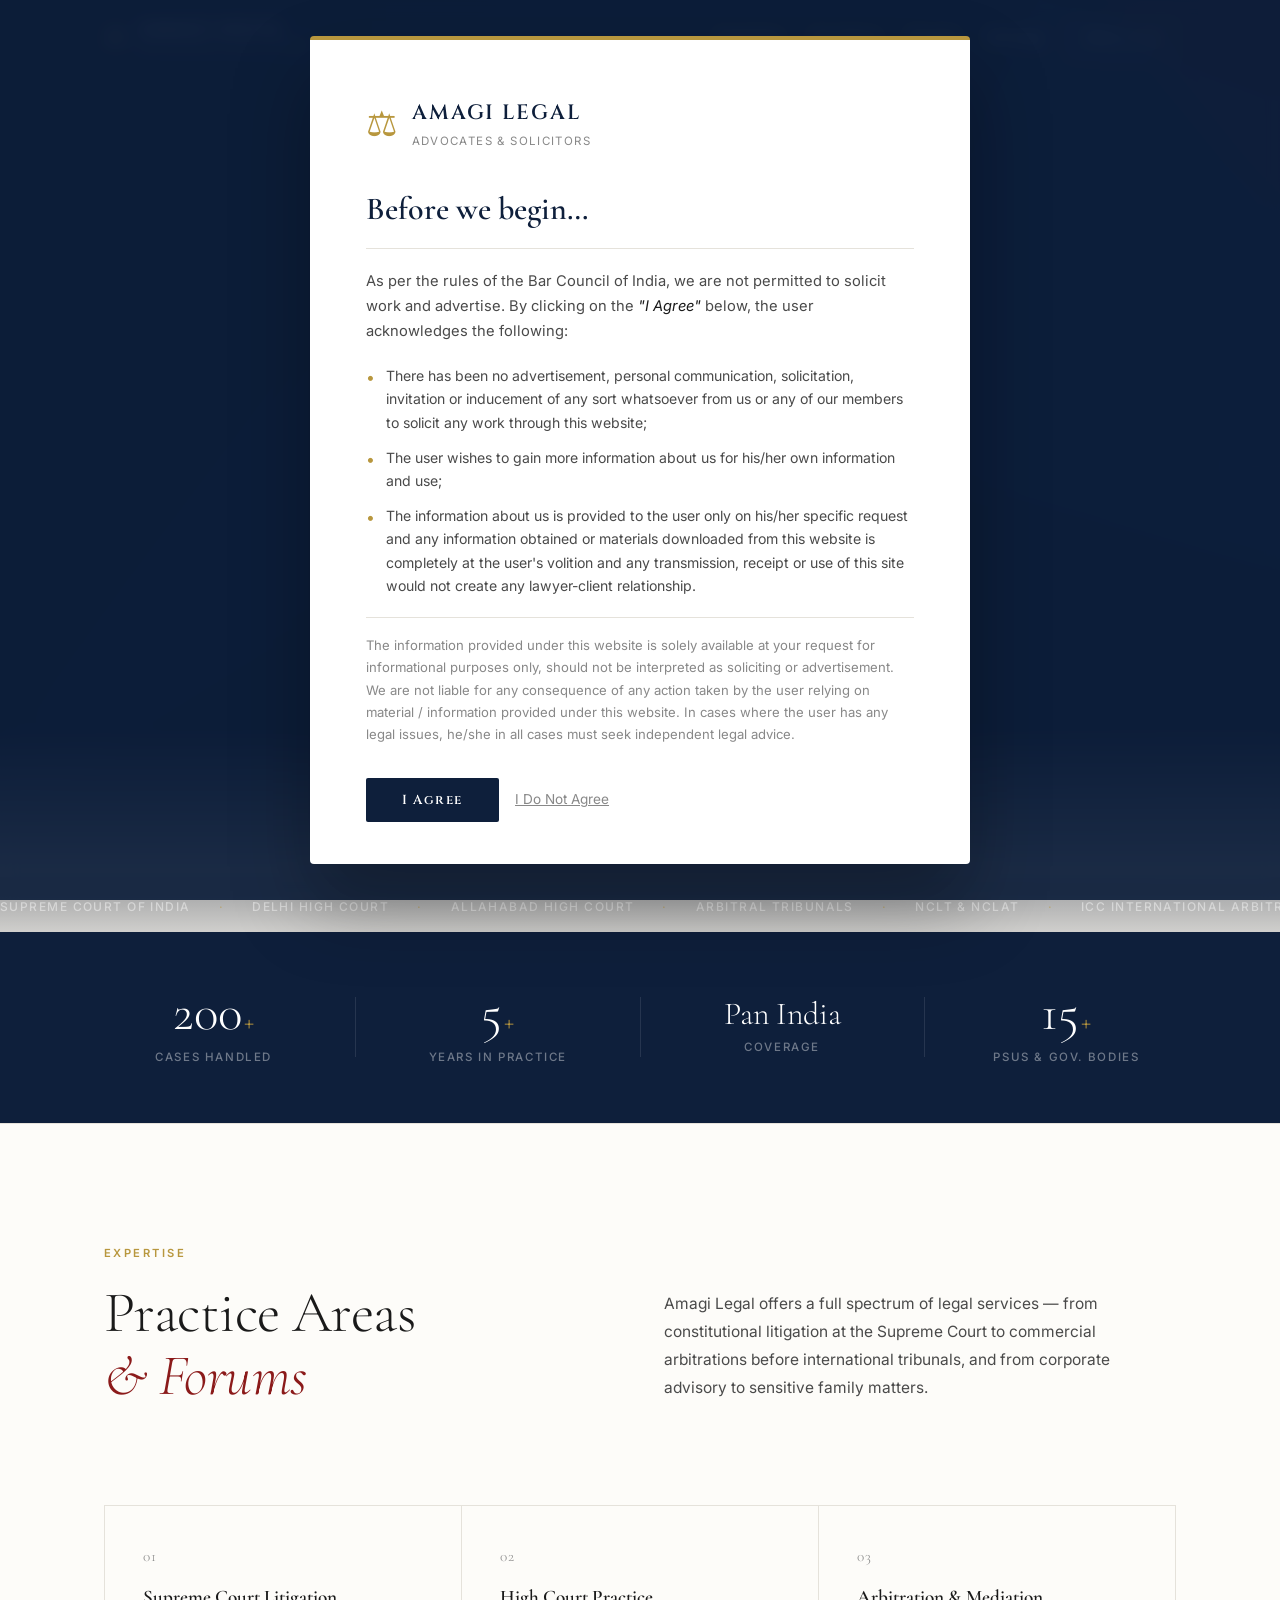
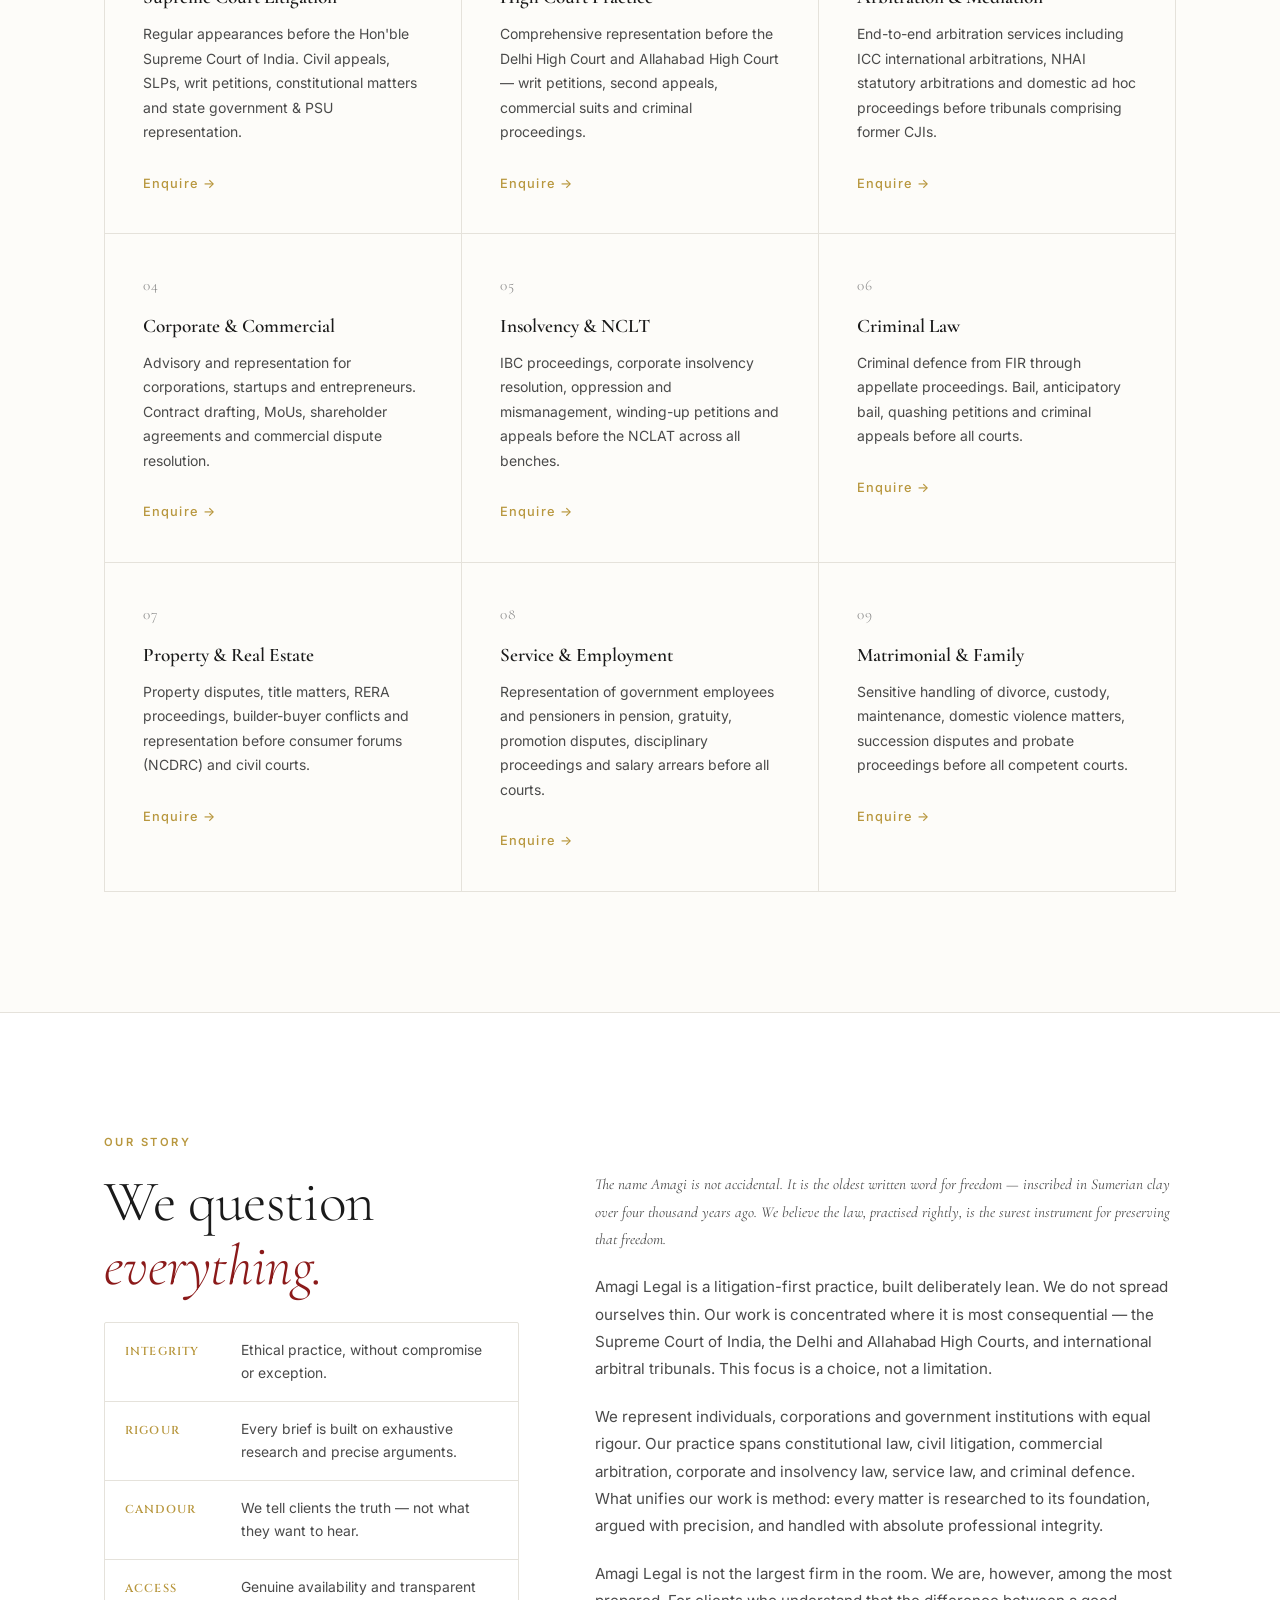
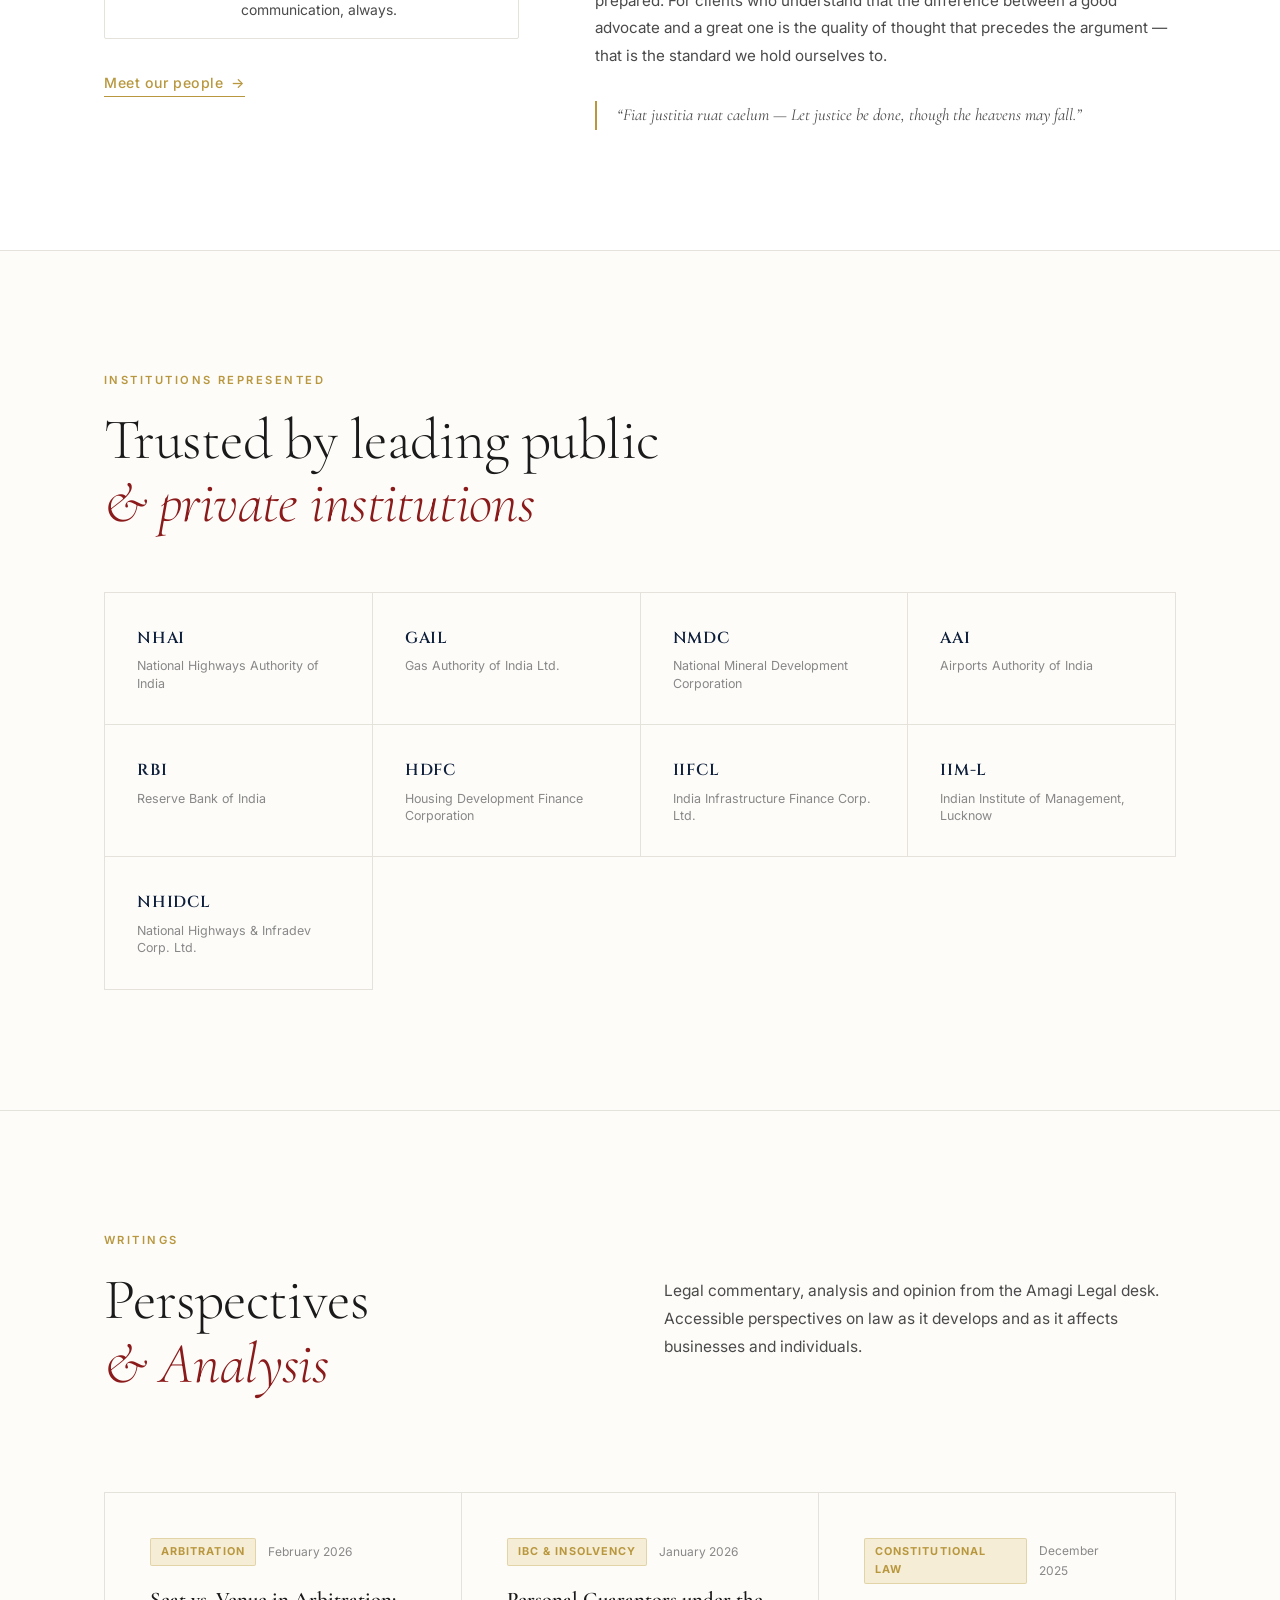
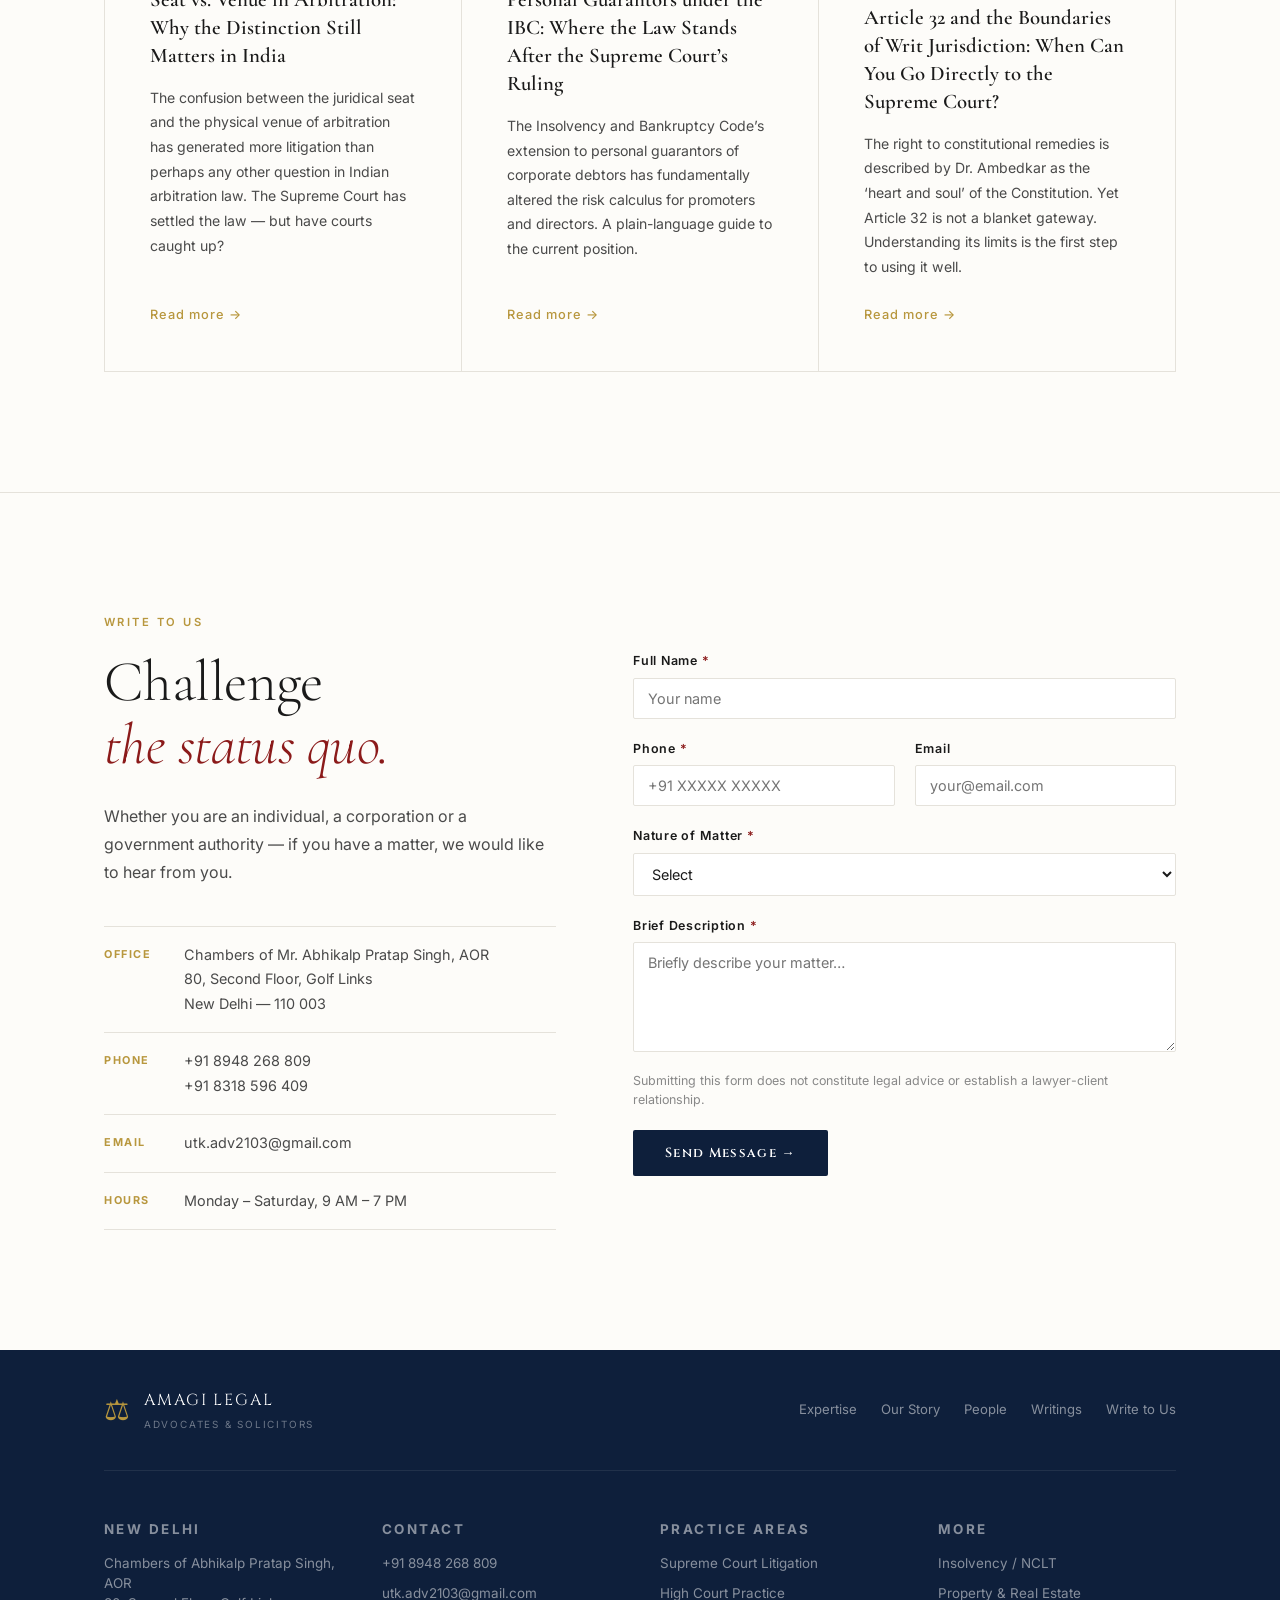
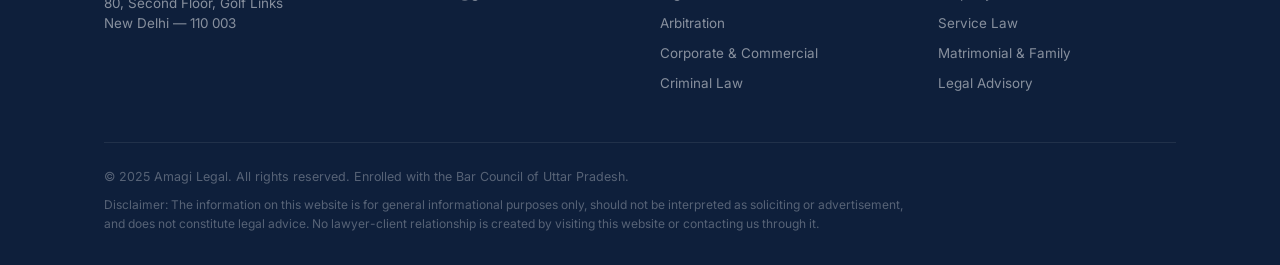
==== index.html @ c4b1fd0f "Add files via upload" ====
<!DOCTYPE html>
<html lang="en">
<head>
  <meta charset="UTF-8" />
  <meta name="viewport" content="width=device-width, initial-scale=1.0" />

  <title>Amagi Legal | Advocates & Solicitors | Supreme Court of India</title>
  <meta name="description" content="Amagi Legal — Advocates practising before the Supreme Court of India, Delhi High Court and Allahabad High Court. Civil, criminal, corporate, arbitration and constitutional matters." />
  <meta name="keywords" content="Supreme Court advocate, Delhi High Court lawyer, Allahabad High Court advocate, arbitration lawyer India, corporate counsel, NCLT advocate, IBC insolvency, Amagi Legal, Utkarsh Kumar advocate" />
  <meta name="author" content="Utkarsh Kumar, Advocate" />
  <link rel="canonical" href="https://amagallegal.in/" />

  <!-- Open Graph -->
  <meta property="og:type"        content="website" />
  <meta property="og:url"         content="https://amagallegal.in/" />
  <meta property="og:title"       content="Amagi Legal | Advocates & Solicitors" />
  <meta property="og:description" content="Practising before the Supreme Court of India, Delhi HC and Allahabad HC. Civil, criminal, corporate and arbitration matters." />
  <meta property="og:image"       content="https://amagallegal.in/og-image.jpg" />
  <meta property="og:locale"      content="en_IN" />

  <!-- Structured Data -->
  <script type="application/ld+json">
  {
    "@context": "https://schema.org",
    "@type": "LegalService",
    "name": "Amagi Legal",
    "description": "Full-service law firm led by Advocate Utkarsh Kumar practising before the Supreme Court of India, Delhi High Court and Allahabad High Court.",
    "url": "https://amagallegal.in",
    "telephone": "+918948268809",
    "email": "utk.adv2103@gmail.com",
    "address": {
      "@type": "PostalAddress",
      "streetAddress": "Building No. 80, Second Floor, Golf Links",
      "addressLocality": "New Delhi",
      "addressRegion": "Delhi",
      "postalCode": "110003",
      "addressCountry": "IN"
    },
    "founder": {
      "@type": "Person",
      "name": "Utkarsh Kumar",
      "jobTitle": "Advocate",
      "alumniOf": "Dr. Ram Manohar Lohiya National Law University, Lucknow"
    }
  }
  </script>

  <!-- Google Analytics placeholder -->
  <script async src="https://www.googletagmanager.com/gtag/js?id=G-XXXXXXXXXX"></script>
  <script>
    window.dataLayer = window.dataLayer || [];
    function gtag(){dataLayer.push(arguments);}
    gtag('js', new Date());
    gtag('config', 'G-XXXXXXXXXX');
  </script>

  <!-- Fonts -->
  <link rel="preconnect" href="https://fonts.googleapis.com">
  <link rel="preconnect" href="https://fonts.gstatic.com" crossorigin>
  <link href="https://fonts.googleapis.com/css2?family=Cormorant+Garamond:ital,wght@0,300;0,400;0,500;0,600;0,700;1,300;1,400;1,600&family=Inter:wght@300;400;500;600&family=Cinzel:wght@400;600&display=swap" rel="stylesheet">
  <link rel="stylesheet" href="styles.css" />
</head>
<body>

<!-- ================================================================
     BCI DISCLAIMER MODAL
================================================================ -->
<div class="bci-overlay" id="bciOverlay">
  <div class="bci-modal">
    <div class="bci-logo">
      <span class="bci-emblem">⚖</span>
      <div>
        <span class="bci-firm-name">AMAGI LEGAL</span>
        <span class="bci-firm-sub">Advocates &amp; Solicitors</span>
      </div>
    </div>
    <h2 class="bci-heading">Before we begin&hellip;</h2>
    <div class="bci-rule"></div>
    <p class="bci-intro">
      As per the rules of the Bar Council of India, we are not permitted to solicit 
      work and advertise. By clicking on the <em>"I Agree"</em> below, the user acknowledges 
      the following:
    </p>
    <ul class="bci-list">
      <li>There has been no advertisement, personal communication, solicitation, invitation or inducement of any sort whatsoever from us or any of our members to solicit any work through this website;</li>
      <li>The user wishes to gain more information about us for his/her own information and use;</li>
      <li>The information about us is provided to the user only on his/her specific request and any information obtained or materials downloaded from this website is completely at the user's volition and any transmission, receipt or use of this site would not create any lawyer-client relationship.</li>
    </ul>
    <p class="bci-footer-text">
      The information provided under this website is solely available at your request for informational 
      purposes only, should not be interpreted as soliciting or advertisement. We are not liable for any 
      consequence of any action taken by the user relying on material / information provided under this 
      website. In cases where the user has any legal issues, he/she in all cases must seek independent 
      legal advice.
    </p>
    <div class="bci-actions">
      <button class="bci-agree" id="bciAgree">I Agree</button>
      <a href="https://www.google.com" class="bci-decline" id="bciDecline">I Do Not Agree</a>
    </div>
  </div>
</div>

<!-- ================================================================
     NAVIGATION
================================================================ -->
<header class="site-header" id="siteHeader">
  <nav class="nav-wrap">
    <a href="#home" class="nav-brand">
      <span class="nav-emblem">⚖</span>
      <div class="nav-brand-text">
        <span class="nav-firm">AMAGI LEGAL</span>
        <span class="nav-sub">Advocates &amp; Solicitors</span>
      </div>
    </a>

    <ul class="nav-links" id="navLinks">
      <li><a href="#expertise" class="nl">Expertise</a></li>
      <li><a href="#about"     class="nl">Our Story</a></li>
      <li><a href="about.html" class="nl">People</a></li>
      <li><a href="#blog"      class="nl">Writings</a></li>
      <li><a href="#contact"   class="nl nl-cta">Write to Us</a></li>
    </ul>

    <button class="nav-burger" id="navBurger" aria-label="Open menu">
      <span></span><span></span><span></span>
    </button>
  </nav>
</header>

<!-- ================================================================
     HERO
================================================================ -->
<section class="hero" id="home">

  <!-- Abstract geometric art — no photography -->
  <div class="hero-canvas" aria-hidden="true">
    <svg class="hero-svg" viewBox="0 0 1200 700" preserveAspectRatio="xMidYMid slice" xmlns="http://www.w3.org/2000/svg">
      <!-- Deep navy ground -->
      <rect width="1200" height="700" fill="#0b1a33"/>
      <!-- Shifting planes -->
      <polygon points="0,700 420,180 680,420 900,0 1200,120 1200,700" fill="#0e2147" opacity="0.95"/>
      <polygon points="0,700 600,300 1200,460 1200,700" fill="#0a1629" opacity="0.8"/>
      <!-- Gold filament lines — scales of justice abstracted -->
      <line x1="580" y1="80" x2="580" y2="580" stroke="#b8973e" stroke-width="1" opacity="0.55"/>
      <line x1="580" y1="200" x2="340" y2="400" stroke="#b8973e" stroke-width="0.8" opacity="0.45"/>
      <line x1="580" y1="200" x2="820" y2="400" stroke="#b8973e" stroke-width="0.8" opacity="0.45"/>
      <circle cx="580" cy="200" r="5" fill="#b8973e" opacity="0.7"/>
      <circle cx="340" cy="400" r="28" fill="none" stroke="#b8973e" stroke-width="0.8" opacity="0.35"/>
      <circle cx="820" cy="400" r="28" fill="none" stroke="#b8973e" stroke-width="0.8" opacity="0.35"/>
      <!-- Concentric arcs — resolve &amp; clarity -->
      <circle cx="580" cy="200" r="90"  fill="none" stroke="#b8973e" stroke-width="0.5" opacity="0.18"/>
      <circle cx="580" cy="200" r="160" fill="none" stroke="#b8973e" stroke-width="0.5" opacity="0.12"/>
      <circle cx="580" cy="200" r="240" fill="none" stroke="#b8973e" stroke-width="0.5" opacity="0.08"/>
      <!-- Fine grid — the rule of law -->
      <line x1="0" y1="350" x2="1200" y2="350" stroke="#ffffff" stroke-width="0.3" opacity="0.06"/>
      <line x1="200" y1="0" x2="200" y2="700" stroke="#ffffff" stroke-width="0.3" opacity="0.04"/>
      <line x1="500" y1="0" x2="500" y2="700" stroke="#ffffff" stroke-width="0.3" opacity="0.04"/>
      <line x1="800" y1="0" x2="800" y2="700" stroke="#ffffff" stroke-width="0.3" opacity="0.04"/>
      <line x1="1100" y1="0" x2="1100" y2="700" stroke="#ffffff" stroke-width="0.3" opacity="0.04"/>
      <!-- Crimson accent shard -->
      <polygon points="950,0 1200,0 1200,280 1050,120" fill="#6b0f0f" opacity="0.22"/>
      <!-- Gradient veil for text legibility -->
      <defs>
        <linearGradient id="veil" x1="0" x2="1" y1="0" y2="0">
          <stop offset="0%"  stop-color="#060e1e" stop-opacity="0.92"/>
          <stop offset="55%" stop-color="#060e1e" stop-opacity="0.55"/>
          <stop offset="100%" stop-color="#060e1e" stop-opacity="0.1"/>
        </linearGradient>
      </defs>
      <rect width="1200" height="700" fill="url(#veil)"/>
    </svg>
  </div>

  <div class="hero-inner container">
    <p class="hero-eyebrow">
      <span>Supreme Court of India</span>
      <span class="eyebrow-dot">·</span>
      <span>Delhi High Court</span>
      <span class="eyebrow-dot">·</span>
      <span>Allahabad High Court</span>
    </p>
    <h1 class="hero-headline">
      Precision where<br/>
      <em>it matters most.</em>
    </h1>
    <p class="hero-body">
      <em>Amagi</em> — drawn from the ancient Sumerian word for <em>freedom</em>, 
      the first written record of liberty in human history. We named ourselves after 
      that idea deliberately. Law, at its finest, is the instrument through which 
      freedom is defined, defended and delivered. That is the only standard we work to.
    </p>
    <p class="hero-body hero-body--sub">
      A lean, research-driven practice before India's apex court, high courts and 
      international arbitral tribunals — built for those who refuse to accept anything 
      less than rigorous, principled representation.
    </p>
    <div class="hero-links">
      <a href="#expertise" class="link-arrow">Our expertise <span>→</span></a>
      <a href="#about"     class="link-arrow">Our approach <span>→</span></a>
      <a href="#contact"   class="link-arrow">Write to us <span>→</span></a>
    </div>
  </div>

  <!-- Scrolling courts strip -->
  <div class="ticker-wrap">
    <div class="ticker-track" id="tickerTrack">
      <span>Supreme Court of India</span><span class="tdot">·</span>
      <span>Delhi High Court</span><span class="tdot">·</span>
      <span>Allahabad High Court</span><span class="tdot">·</span>
      <span>Arbitral Tribunals</span><span class="tdot">·</span>
      <span>NCLT &amp; NCLAT</span><span class="tdot">·</span>
      <span>ICC International Arbitration</span><span class="tdot">·</span>
      <span>Consumer Forums</span><span class="tdot">·</span>
      <span>RERA Authorities</span><span class="tdot">·</span>
      <span>Commercial Courts</span><span class="tdot">·</span>
      <span>District Courts</span><span class="tdot">·</span>
      <!-- duplicate for seamless loop -->
      <span>Supreme Court of India</span><span class="tdot">·</span>
      <span>Delhi High Court</span><span class="tdot">·</span>
      <span>Allahabad High Court</span><span class="tdot">·</span>
      <span>Arbitral Tribunals</span><span class="tdot">·</span>
      <span>NCLT &amp; NCLAT</span><span class="tdot">·</span>
      <span>ICC International Arbitration</span><span class="tdot">·</span>
    </div>
  </div>
</section>

<!-- ================================================================
     METRICS
================================================================ -->
<section class="metrics-bar" id="metrics">
  <div class="container">
    <div class="metrics-inner">
      <div class="m-item">
        <div class="m-num"><span class="m-counter" data-target="200">0</span><span class="m-suf">+</span></div>
        <div class="m-label">Cases handled</div>
      </div>
      <div class="m-sep"></div>
      <div class="m-item">
        <div class="m-num"><span class="m-counter" data-target="5">0</span><span class="m-suf">+</span></div>
        <div class="m-label">Years in practice</div>
      </div>
      <div class="m-sep"></div>
      <div class="m-item">
        <div class="m-num"><span class="m-label-big">Pan India</span></div>
        <div class="m-label">Coverage</div>
      </div>
      <div class="m-sep"></div>
      <div class="m-item">
        <div class="m-num"><span class="m-counter" data-target="15">0</span><span class="m-suf">+</span></div>
        <div class="m-label">PSUs &amp; Gov. bodies</div>
      </div>
    </div>
  </div>
</section>

<!-- ================================================================
     EXPERTISE
================================================================ -->
<section class="sec expertise-sec" id="expertise">
  <div class="container">
    <div class="sec-label">Expertise</div>
    <div class="sec-top-row">
      <h2 class="sec-title">Practice Areas<br/><em>&amp; Forums</em></h2>
      <p class="sec-intro">
        Amagi Legal offers a full spectrum of legal services — from constitutional 
        litigation at the Supreme Court to commercial arbitrations before international 
        tribunals, and from corporate advisory to sensitive family matters.
      </p>
    </div>

    <div class="exp-grid">
      <div class="exp-card" data-reveal>
        <span class="exp-n">01</span>
        <h3>Supreme Court Litigation</h3>
        <p>Regular appearances before the Hon'ble Supreme Court of India. Civil appeals, SLPs, writ petitions, constitutional matters and state government &amp; PSU representation.</p>
        <a href="#contact" class="card-link">Enquire →</a>
      </div>
      <div class="exp-card" data-reveal>
        <span class="exp-n">02</span>
        <h3>High Court Practice</h3>
        <p>Comprehensive representation before the Delhi High Court and Allahabad High Court — writ petitions, second appeals, commercial suits and criminal proceedings.</p>
        <a href="#contact" class="card-link">Enquire →</a>
      </div>
      <div class="exp-card" data-reveal>
        <span class="exp-n">03</span>
        <h3>Arbitration &amp; Mediation</h3>
        <p>End-to-end arbitration services including ICC international arbitrations, NHAI statutory arbitrations and domestic ad hoc proceedings before tribunals comprising former CJIs.</p>
        <a href="#contact" class="card-link">Enquire →</a>
      </div>
      <div class="exp-card" data-reveal>
        <span class="exp-n">04</span>
        <h3>Corporate &amp; Commercial</h3>
        <p>Advisory and representation for corporations, startups and entrepreneurs. Contract drafting, MoUs, shareholder agreements and commercial dispute resolution.</p>
        <a href="#contact" class="card-link">Enquire →</a>
      </div>
      <div class="exp-card" data-reveal>
        <span class="exp-n">05</span>
        <h3>Insolvency &amp; NCLT</h3>
        <p>IBC proceedings, corporate insolvency resolution, oppression and mismanagement, winding-up petitions and appeals before the NCLAT across all benches.</p>
        <a href="#contact" class="card-link">Enquire →</a>
      </div>
      <div class="exp-card" data-reveal>
        <span class="exp-n">06</span>
        <h3>Criminal Law</h3>
        <p>Criminal defence from FIR through appellate proceedings. Bail, anticipatory bail, quashing petitions and criminal appeals before all courts.</p>
        <a href="#contact" class="card-link">Enquire →</a>
      </div>
      <div class="exp-card" data-reveal>
        <span class="exp-n">07</span>
        <h3>Property &amp; Real Estate</h3>
        <p>Property disputes, title matters, RERA proceedings, builder-buyer conflicts and representation before consumer forums (NCDRC) and civil courts.</p>
        <a href="#contact" class="card-link">Enquire →</a>
      </div>
      <div class="exp-card" data-reveal>
        <span class="exp-n">08</span>
        <h3>Service &amp; Employment</h3>
        <p>Representation of government employees and pensioners in pension, gratuity, promotion disputes, disciplinary proceedings and salary arrears before all courts.</p>
        <a href="#contact" class="card-link">Enquire →</a>
      </div>
      <div class="exp-card" data-reveal>
        <span class="exp-n">09</span>
        <h3>Matrimonial &amp; Family</h3>
        <p>Sensitive handling of divorce, custody, maintenance, domestic violence matters, succession disputes and probate proceedings before all competent courts.</p>
        <a href="#contact" class="card-link">Enquire →</a>
      </div>
    </div>
  </div>
</section>

<!-- ================================================================
     OUR STORY / ABOUT
================================================================ -->
<section class="sec about-sec" id="about">
  <div class="container">
    <div class="sec-label">Our Story</div>
    <div class="about-layout">
      <div class="about-left">
        <h2 class="sec-title">We question<br/><em>everything.</em></h2>
        <div class="about-values">
          <div class="av-item">
            <span class="av-label">Integrity</span>
            <span class="av-text">Ethical practice, without compromise or exception.</span>
          </div>
          <div class="av-item">
            <span class="av-label">Rigour</span>
            <span class="av-text">Every brief is built on exhaustive research and precise arguments.</span>
          </div>
          <div class="av-item">
            <span class="av-label">Candour</span>
            <span class="av-text">We tell clients the truth — not what they want to hear.</span>
          </div>
          <div class="av-item">
            <span class="av-label">Access</span>
            <span class="av-text">Genuine availability and transparent communication, always.</span>
          </div>
        </div>
        <a href="about.html" class="link-arrow about-cta" style="margin-top:2rem; display:inline-flex; align-items:center; gap:8px; font-size:0.88rem; font-weight:500; color:var(--gold); border-bottom:1px solid var(--gold); padding-bottom:2px;">Meet our people <span>→</span></a>
      </div>
      <div class="about-right">
        <p class="about-lede">
          The name <em>Amagi</em> is not accidental. It is the oldest written word for 
          freedom — inscribed in Sumerian clay over four thousand years ago. We believe 
          the law, practised rightly, is the surest instrument for preserving that freedom.
        </p>
        <p>
          Amagi Legal is a litigation-first practice, built deliberately lean. We do not 
          spread ourselves thin. Our work is concentrated where it is most consequential — 
          the Supreme Court of India, the Delhi and Allahabad High Courts, and international 
          arbitral tribunals. This focus is a choice, not a limitation.
        </p>
        <p>
          We represent individuals, corporations and government institutions with equal 
          rigour. Our practice spans constitutional law, civil litigation, commercial 
          arbitration, corporate and insolvency law, service law, and criminal defence. 
          What unifies our work is method: every matter is researched to its foundation, 
          argued with precision, and handled with absolute professional integrity.
        </p>
        <p>
          Amagi Legal is not the largest firm in the room. We are, however, among the 
          most prepared. For clients who understand that the difference between a good 
          advocate and a great one is the quality of thought that precedes the argument — 
          that is the standard we hold ourselves to.
        </p>
        <blockquote class="about-quote">
          &ldquo;Fiat justitia ruat caelum &mdash; Let justice be done, though the heavens may fall.&rdquo;
        </blockquote>
      </div>
    </div>
  </div>
</section>


<!-- ================================================================
     INSTITUTIONS / CLIENTS
================================================================ -->
<section class="sec clients-sec" id="clients">
  <div class="container">
    <div class="sec-label">Institutions Represented</div>
    <h2 class="sec-title clients-title">Trusted by leading public<br/><em>&amp; private institutions</em></h2>
    <div class="clients-grid">
      <div class="ci"><span class="ci-abbr">NHAI</span><span class="ci-full">National Highways Authority of India</span></div>
      <div class="ci"><span class="ci-abbr">GAIL</span><span class="ci-full">Gas Authority of India Ltd.</span></div>
      <div class="ci"><span class="ci-abbr">NMDC</span><span class="ci-full">National Mineral Development Corporation</span></div>
      <div class="ci"><span class="ci-abbr">AAI</span><span class="ci-full">Airports Authority of India</span></div>
      <div class="ci"><span class="ci-abbr">RBI</span><span class="ci-full">Reserve Bank of India</span></div>
      <div class="ci"><span class="ci-abbr">HDFC</span><span class="ci-full">Housing Development Finance Corporation</span></div>
      <div class="ci"><span class="ci-abbr">IIFCL</span><span class="ci-full">India Infrastructure Finance Corp. Ltd.</span></div>
      <div class="ci"><span class="ci-abbr">IIM-L</span><span class="ci-full">Indian Institute of Management, Lucknow</span></div>
      <div class="ci"><span class="ci-abbr">NHIDCL</span><span class="ci-full">National Highways &amp; Infradev Corp. Ltd.</span></div>
    </div>
  </div>
</section>



<!-- ================================================================
     BLOG / WRITINGS
================================================================ -->
<section class="sec blog-sec" id="blog">
  <div class="container">
    <div class="sec-label">Writings</div>
    <div class="sec-top-row">
      <h2 class="sec-title">Perspectives<br/><em>&amp; Analysis</em></h2>
      <p class="sec-intro">
        Legal commentary, analysis and opinion from the Amagi Legal desk. 
        Accessible perspectives on law as it develops and as it affects 
        businesses and individuals.
      </p>
    </div>

    <div class="blog-grid">

      <article class="blog-card" data-reveal>
        <div class="bc-meta">
          <span class="bc-tag">Arbitration</span>
          <span class="bc-date">February 2026</span>
        </div>
        <h3 class="bc-title"><a href="blog/seat-vs-venue-arbitration.html">Seat vs. Venue in Arbitration: Why the Distinction Still Matters in India</a></h3>
        <p class="bc-excerpt">The confusion between the juridical seat and the physical venue of arbitration has generated more litigation than perhaps any other question in Indian arbitration law. The Supreme Court has settled the law — but have courts caught up?</p>
        <a href="blog/seat-vs-venue-arbitration.html" class="card-link">Read more →</a>
      </article>

      <article class="blog-card" data-reveal>
        <div class="bc-meta">
          <span class="bc-tag">IBC &amp; Insolvency</span>
          <span class="bc-date">January 2026</span>
        </div>
        <h3 class="bc-title"><a href="blog/ibc-personal-guarantors.html">Personal Guarantors under the IBC: Where the Law Stands After the Supreme Court&rsquo;s Ruling</a></h3>
        <p class="bc-excerpt">The Insolvency and Bankruptcy Code&rsquo;s extension to personal guarantors of corporate debtors has fundamentally altered the risk calculus for promoters and directors. A plain-language guide to the current position.</p>
        <a href="blog/ibc-personal-guarantors.html" class="card-link">Read more →</a>
      </article>

      <article class="blog-card" data-reveal>
        <div class="bc-meta">
          <span class="bc-tag">Constitutional Law</span>
          <span class="bc-date">December 2025</span>
        </div>
        <h3 class="bc-title"><a href="blog/article-32-writ-jurisdiction.html">Article 32 and the Boundaries of Writ Jurisdiction: When Can You Go Directly to the Supreme Court?</a></h3>
        <p class="bc-excerpt">The right to constitutional remedies is described by Dr. Ambedkar as the ‘heart and soul’ of the Constitution. Yet Article 32 is not a blanket gateway. Understanding its limits is the first step to using it well.</p>
        <a href="blog/article-32-writ-jurisdiction.html" class="card-link">Read more →</a>
      </article>

    </div>
  </div>
</section>

<!-- ================================================================
     CONTACT
================================================================ -->
<section class="sec contact-sec" id="contact">
  <div class="container">
    <div class="sec-label">Write to Us</div>
    <div class="contact-layout">

      <div class="contact-left">
        <h2 class="sec-title">Challenge<br/><em>the status quo.</em></h2>
        <p class="contact-tagline">
          Whether you are an individual, a corporation or a government authority — 
          if you have a matter, we would like to hear from you.
        </p>
        <div class="contact-details">
          <div class="cd-row">
            <span class="cd-lbl">Office</span>
            <span class="cd-val">Chambers of Mr. Abhikalp Pratap Singh, AOR<br/>80, Second Floor, Golf Links<br/>New Delhi — 110 003</span>
          </div>
          <div class="cd-row">
            <span class="cd-lbl">Phone</span>
            <span class="cd-val">
              <a href="tel:+918948268809">+91 8948 268 809</a><br/>
              <a href="tel:+918318596409">+91 8318 596 409</a>
            </span>
          </div>
          <div class="cd-row">
            <span class="cd-lbl">Email</span>
            <span class="cd-val"><a href="mailto:utk.adv2103@gmail.com">utk.adv2103@gmail.com</a></span>
          </div>
          <div class="cd-row">
            <span class="cd-lbl">Hours</span>
            <span class="cd-val">Monday – Saturday, 9 AM – 7 PM</span>
          </div>
        </div>
      </div>

      <div class="contact-right">
        <form class="cf" id="contactForm">
          <div class="cf-field">
            <label for="cf-name">Full Name <span class="req">*</span></label>
            <input type="text" id="cf-name" name="name" placeholder="Your name" required />
          </div>
          <div class="cf-row">
            <div class="cf-field">
              <label for="cf-phone">Phone <span class="req">*</span></label>
              <input type="tel" id="cf-phone" name="phone" placeholder="+91 XXXXX XXXXX" required />
            </div>
            <div class="cf-field">
              <label for="cf-email">Email</label>
              <input type="email" id="cf-email" name="email" placeholder="your@email.com" />
            </div>
          </div>
          <div class="cf-field">
            <label for="cf-matter">Nature of Matter <span class="req">*</span></label>
            <select id="cf-matter" name="matter" required>
              <option value="">Select</option>
              <option>Supreme Court Litigation</option>
              <option>High Court Matter</option>
              <option>Arbitration / Mediation</option>
              <option>Corporate / Commercial</option>
              <option>Criminal Defence</option>
              <option>Property / Real Estate</option>
              <option>Service / Employment Law</option>
              <option>Matrimonial / Family</option>
              <option>IBC / Insolvency (NCLT)</option>
              <option>Legal Advisory / Opinion</option>
              <option>Other</option>
            </select>
          </div>
          <div class="cf-field">
            <label for="cf-msg">Brief Description <span class="req">*</span></label>
            <textarea id="cf-msg" name="message" rows="4" placeholder="Briefly describe your matter…" required></textarea>
          </div>
          <p class="cf-disclaimer">
            Submitting this form does not constitute legal advice or establish a lawyer-client relationship.
          </p>
          <button type="submit" class="cf-submit" id="cfSubmit">Send Message →</button>
          <p class="cf-success" id="cfSuccess" style="display:none">
            Thank you. We will respond within 24 hours.
          </p>
        </form>
      </div>

    </div>
  </div>
</section>

<!-- ================================================================
     FOOTER
================================================================ -->
<footer class="site-footer">
  <div class="container">

    <div class="ft-top">
      <div class="ft-brand">
        <span class="ft-emblem">⚖</span>
        <div>
          <span class="ft-firm">AMAGI LEGAL</span>
          <span class="ft-sub">Advocates &amp; Solicitors</span>
        </div>
      </div>
      <nav class="ft-nav">
        <a href="#expertise">Expertise</a>
        <a href="#about">Our Story</a>
        <a href="about.html">People</a>
        <a href="#blog">Writings</a>
        <a href="#contact">Write to Us</a>
      </nav>
    </div>

    <div class="ft-mid">
      <div class="ft-col">
        <span class="ft-head">New Delhi</span>
        <span>Chambers of Abhikalp Pratap Singh, AOR<br/>80, Second Floor, Golf Links<br/>New Delhi — 110 003</span>
      </div>
      <div class="ft-col">
        <span class="ft-head">Contact</span>
        <a href="tel:+918948268809">+91 8948 268 809</a>
        <a href="mailto:utk.adv2103@gmail.com">utk.adv2103@gmail.com</a>
      </div>
      <div class="ft-col">
        <span class="ft-head">Practice Areas</span>
        <a href="#expertise">Supreme Court Litigation</a>
        <a href="#expertise">High Court Practice</a>
        <a href="#expertise">Arbitration</a>
        <a href="#expertise">Corporate &amp; Commercial</a>
        <a href="#expertise">Criminal Law</a>
      </div>
      <div class="ft-col">
        <span class="ft-head">More</span>
        <a href="#expertise">Insolvency / NCLT</a>
        <a href="#expertise">Property &amp; Real Estate</a>
        <a href="#expertise">Service Law</a>
        <a href="#expertise">Matrimonial &amp; Family</a>
        <a href="#contact">Legal Advisory</a>
      </div>
    </div>

    <div class="ft-bottom">
      <p>© 2025 Amagi Legal. All rights reserved. Enrolled with the Bar Council of Uttar Pradesh.</p>
      <p class="ft-disclaimer">
        Disclaimer: The information on this website is for general informational purposes only, should not be interpreted as soliciting or advertisement, and does not constitute legal advice. No lawyer-client relationship is created by visiting this website or contacting us through it.
      </p>
    </div>

  </div>
</footer>

<!-- Floating email pill -->
<a href="mailto:utk.adv2103@gmail.com" class="float-pill" id="floatPill">
  Email Us &nbsp;→&nbsp; utk.adv2103@gmail.com
</a>

<script src="script.js"></script>
</body>
</html>
---- styles.css ----
/* ============================================================
   AMAGI LEGAL — STYLESHEET
   Ikigai-inspired: editorial, minimal, typography-led
   ============================================================ */

/* ── Variables ───────────────────────────────────── */
:root {
  --ink:       #1a1a1a;
  --ink-mid:   #4a4a4a;
  --ink-light: #888888;
  --paper:     #fdfcf9;
  --white:     #ffffff;
  --border:    #e5e2db;
  --gold:      #b8973e;
  --gold-pale: #f5edd6;
  --navy:      #0e1f3b;
  --navy-mid:  #1a3460;
  --accent:    #8b1a1a;

  --f-serif:  'Cormorant Garamond', Georgia, serif;
  --f-sans:   'Inter', system-ui, sans-serif;
  --f-title:  'Cinzel', serif;

  --max-w: 1200px;
  --pad:   clamp(20px, 5vw, 80px);

  --ease: cubic-bezier(0.4, 0, 0.2, 1);
  --dur:  0.4s;
}

/* ── Reset ───────────────────────────────────────── */
*, *::before, *::after { box-sizing: border-box; margin: 0; padding: 0; }
html { scroll-behavior: smooth; font-size: 16px; -webkit-font-smoothing: antialiased; }
body { font-family: var(--f-sans); color: var(--ink); background: var(--paper); line-height: 1.65; overflow-x: hidden; }
a { text-decoration: none; color: inherit; }
ul { list-style: none; }
button { cursor: pointer; border: none; background: none; font-family: inherit; }

.container { max-width: var(--max-w); margin: 0 auto; padding: 0 var(--pad); }

/* ============================================================
   BCI DISCLAIMER MODAL
   ============================================================ */
.bci-overlay {
  position: fixed; inset: 0; z-index: 9999;
  background: rgba(14, 31, 59, 0.92);
  backdrop-filter: blur(8px);
  display: flex; align-items: center; justify-content: center;
  padding: 20px;
  opacity: 1; transition: opacity 0.5s var(--ease);
}
.bci-overlay.hidden { opacity: 0; pointer-events: none; }

.bci-modal {
  background: var(--white);
  border-radius: 4px;
  max-width: 660px; width: 100%;
  max-height: 92vh;
  overflow-y: auto;
  padding: clamp(28px, 5vw, 56px);
  position: relative;
  border-top: 4px solid var(--gold);
  box-shadow: 0 40px 80px rgba(0,0,0,0.3);
}

.bci-logo {
  display: flex; align-items: center; gap: 14px;
  margin-bottom: 2rem;
}
.bci-emblem {
  font-size: 2.2rem; color: var(--gold); line-height: 1;
}
.bci-firm-name {
  display: block;
  font-family: var(--f-title); font-size: 1.3rem; font-weight: 600;
  color: var(--navy); letter-spacing: 0.1em;
}
.bci-firm-sub {
  display: block; font-size: 0.72rem; color: var(--ink-light);
  letter-spacing: 0.12em; text-transform: uppercase; margin-top: 2px;
}

.bci-heading {
  font-family: var(--f-serif); font-size: clamp(1.5rem, 3vw, 2rem);
  font-weight: 600; color: var(--navy); margin-bottom: 0.75rem;
}
.bci-rule {
  height: 1px; background: var(--border); margin-bottom: 1.25rem;
}
.bci-intro {
  font-size: 0.92rem; color: var(--ink-mid); line-height: 1.7; margin-bottom: 1.25rem;
}
.bci-intro em { font-style: italic; color: var(--ink); }

.bci-list {
  padding-left: 0; margin-bottom: 1.25rem;
  display: flex; flex-direction: column; gap: 12px;
}
.bci-list li {
  font-size: 0.88rem; color: var(--ink-mid); line-height: 1.65;
  padding-left: 20px; position: relative;
}
.bci-list li::before {
  content: '•'; position: absolute; left: 0;
  color: var(--gold); font-size: 1rem;
}

.bci-footer-text {
  font-size: 0.82rem; color: var(--ink-light); line-height: 1.7;
  border-top: 1px solid var(--border); padding-top: 1rem; margin-bottom: 2rem;
}

.bci-actions {
  display: flex; gap: 16px; align-items: center; flex-wrap: wrap;
}
.bci-agree {
  background: var(--navy); color: var(--white);
  padding: 13px 36px; border-radius: 2px;
  font-family: var(--f-title); font-size: 0.82rem; letter-spacing: 0.12em;
  font-weight: 600; transition: background var(--dur) var(--ease);
}
.bci-agree:hover { background: var(--accent); }
.bci-decline {
  font-size: 0.85rem; color: var(--ink-light); text-decoration: underline;
  transition: color var(--dur);
}
.bci-decline:hover { color: var(--ink); }

/* ============================================================
   NAVIGATION
   ============================================================ */
.site-header {
  position: fixed; top: 0; left: 0; right: 0; z-index: 100;
  background: transparent;
  transition: background var(--dur) var(--ease), box-shadow var(--dur) var(--ease);
}
.site-header.scrolled {
  background: rgba(253, 252, 249, 0.97);
  backdrop-filter: blur(12px);
  box-shadow: 0 1px 0 var(--border);
}

.nav-wrap {
  max-width: var(--max-w); margin: 0 auto; padding: 0 var(--pad);
  height: 72px; display: flex; align-items: center; justify-content: space-between;
}

.nav-brand {
  display: flex; align-items: center; gap: 12px; z-index: 10;
}
.nav-emblem {
  font-size: 1.6rem; color: var(--gold); transition: color var(--dur);
}
.nav-brand-text { display: flex; flex-direction: column; line-height: 1; }
.nav-firm {
  font-family: var(--f-title); font-size: 1.1rem; font-weight: 600;
  color: var(--white); letter-spacing: 0.1em;
  transition: color var(--dur) var(--ease);
}
.site-header.scrolled .nav-firm { color: var(--navy); }
.nav-sub {
  font-size: 0.6rem; letter-spacing: 0.2em; text-transform: uppercase;
  color: rgba(255,255,255,0.6); margin-top: 2px;
  transition: color var(--dur) var(--ease);
}
.site-header.scrolled .nav-sub { color: var(--ink-light); }

.nav-links {
  display: flex; align-items: center; gap: 4px;
}
.nl {
  font-size: 0.83rem; font-weight: 500; letter-spacing: 0.03em;
  color: rgba(255,255,255,0.8); padding: 8px 14px; border-radius: 3px;
  transition: color var(--dur) var(--ease), background var(--dur);
}
.nl:hover { color: var(--white); background: rgba(255,255,255,0.1); }
.site-header.scrolled .nl { color: var(--ink-mid); }
.site-header.scrolled .nl:hover { color: var(--ink); background: rgba(0,0,0,0.04); }

.nl-cta {
  border: 1px solid rgba(255,255,255,0.5);
  margin-left: 8px;
}
.nl-cta:hover { border-color: rgba(255,255,255,0.8); background: rgba(255,255,255,0.08); }
.site-header.scrolled .nl-cta { border-color: var(--navy); color: var(--navy); }
.site-header.scrolled .nl-cta:hover { background: var(--navy); color: var(--white); }

.nav-burger {
  display: none; flex-direction: column; gap: 5px; padding: 8px; z-index: 200;
}
.nav-burger span {
  display: block; width: 22px; height: 1.5px;
  background: var(--white); border-radius: 2px; transition: var(--dur) var(--ease);
}
.site-header.scrolled .nav-burger span { background: var(--ink); }

/* ============================================================
   HERO
   ============================================================ */
.hero {
  min-height: 100vh;
  background: #0b1a33;
  display: flex; flex-direction: column; justify-content: center;
  position: relative; overflow: hidden;
  padding-top: 72px;
}

/* Abstract art canvas */
.hero-canvas {
  position: absolute; inset: 0; z-index: 0;
  pointer-events: none;
}
.hero-svg {
  width: 100%; height: 100%;
  display: block;
}

.hero::after {
  content: '';
  position: absolute; bottom: 0; left: 0; right: 0; height: 200px;
  background: linear-gradient(to bottom, transparent, var(--paper));
  pointer-events: none; z-index: 1;
}

.hero-inner {
  position: relative; z-index: 2;
  padding-top: clamp(60px, 10vh, 120px);
  padding-bottom: clamp(60px, 8vh, 100px);
}

.hero-eyebrow {
  font-size: 0.75rem; font-weight: 500; letter-spacing: 0.2em;
  text-transform: uppercase; color: rgba(255,255,255,0.5);
  margin-bottom: 1.5rem;
  display: flex; gap: 10px; align-items: center; flex-wrap: wrap;
}
.eyebrow-dot { color: var(--gold); opacity: 0.6; }

.hero-headline {
  font-family: var(--f-serif);
  font-size: clamp(3rem, 7vw, 6.5rem);
  font-weight: 300; line-height: 1.05;
  color: var(--white); margin-bottom: 2rem;
  letter-spacing: -0.01em;
}
.hero-headline em {
  font-style: italic; color: var(--gold);
  font-weight: 400;
}

.hero-body {
  font-size: clamp(1rem, 1.6vw, 1.15rem); font-weight: 300;
  color: rgba(255,255,255,0.72); line-height: 1.8;
  max-width: 540px; margin-bottom: 1.5rem;
}
.hero-body--sub {
  font-size: clamp(0.88rem, 1.4vw, 1rem); color: rgba(255,255,255,0.5);
  max-width: 480px; margin-bottom: 3rem;
}

.hero-links { display: flex; gap: 32px; flex-wrap: wrap; }

.link-arrow {
  font-size: 0.88rem; font-weight: 500;
  color: rgba(255,255,255,0.75);
  letter-spacing: 0.04em;
  display: flex; align-items: center; gap: 8px;
  transition: color var(--dur);
  border-bottom: 1px solid rgba(255,255,255,0.2);
  padding-bottom: 2px;
}
.link-arrow span { transition: transform var(--dur); }
.link-arrow:hover { color: var(--white); border-bottom-color: var(--gold); }
.link-arrow:hover span { transform: translateX(4px); }

/* Ticker */
.ticker-wrap {
  position: relative; z-index: 2;
  border-top: 1px solid rgba(255,255,255,0.1);
  background: rgba(0,0,0,0.18);
  overflow: hidden; padding: 14px 0;
  white-space: nowrap;
}
.ticker-track {
  display: inline-flex; gap: 28px;
  animation: tickerScroll 28s linear infinite;
  font-size: 0.75rem; font-weight: 500; letter-spacing: 0.12em; text-transform: uppercase;
  color: rgba(255,255,255,0.45);
}
.tdot { color: var(--gold); opacity: 0.5; }
@keyframes tickerScroll {
  0%   { transform: translateX(0); }
  100% { transform: translateX(-50%); }
}

/* ============================================================
   METRICS BAR
   ============================================================ */
.metrics-bar {
  background: var(--navy); padding: 56px 0;
}
.metrics-inner {
  display: flex; align-items: center; justify-content: space-between;
  flex-wrap: wrap; gap: 32px;
}
.m-item { text-align: center; flex: 1; min-width: 120px; }
.m-num {
  font-family: var(--f-serif);
  font-size: clamp(2.2rem, 4vw, 3.4rem);
  font-weight: 300; color: var(--white); line-height: 1;
  margin-bottom: 0.5rem; display: flex; align-items: baseline;
  justify-content: center; gap: 2px;
}
.m-suf { font-size: clamp(1.2rem, 2vw, 1.8rem); color: var(--gold); }
.m-label {
  font-size: 0.72rem; font-weight: 500; letter-spacing: 0.14em;
  text-transform: uppercase; color: rgba(255,255,255,0.4);
}
.m-sep { width: 1px; height: 60px; background: rgba(255,255,255,0.1); flex-shrink: 0; }
.m-label-big {
  font-family: var(--f-serif); font-size: clamp(1.6rem, 2.5vw, 2.4rem);
  font-weight: 300; color: var(--white); line-height: 1;
}

/* ============================================================
   SECTIONS — shared
   ============================================================ */
.sec {
  padding: clamp(64px, 10vw, 120px) 0;
  border-top: 1px solid var(--border);
}
.sec-label {
  font-size: 0.7rem; font-weight: 600; letter-spacing: 0.22em;
  text-transform: uppercase; color: var(--gold);
  margin-bottom: 1.25rem;
}
.sec-title {
  font-family: var(--f-serif);
  font-size: clamp(2rem, 4.5vw, 3.6rem);
  font-weight: 300; line-height: 1.1; color: var(--ink);
  margin-bottom: 1.5rem; letter-spacing: -0.01em;
}
.sec-title em { font-style: italic; color: var(--accent); }

.sec-top-row {
  display: grid; grid-template-columns: 1fr 1fr;
  gap: 48px; align-items: start; margin-bottom: clamp(40px, 6vw, 72px);
}
.sec-intro {
  font-size: 0.97rem; color: var(--ink-mid); line-height: 1.8;
  padding-top: 0.5rem;
}

/* ============================================================
   EXPERTISE GRID
   ============================================================ */
.exp-grid {
  display: grid;
  grid-template-columns: repeat(3, 1fr);
  gap: 0;
  border-top: 1px solid var(--border);
  border-left: 1px solid var(--border);
}
.exp-card {
  padding: clamp(24px, 3vw, 40px);
  border-right: 1px solid var(--border);
  border-bottom: 1px solid var(--border);
  position: relative; overflow: hidden;
  transition: background var(--dur) var(--ease);
}
.exp-card:hover { background: var(--white); }
.exp-card::after {
  content: '';
  position: absolute; top: 0; left: 0; width: 3px; height: 0;
  background: var(--gold);
  transition: height 0.4s var(--ease);
}
.exp-card:hover::after { height: 100%; }

.exp-n {
  display: block;
  font-family: var(--f-serif); font-size: 0.95rem;
  color: var(--ink-light); margin-bottom: 1rem;
  font-weight: 300; letter-spacing: 0.05em;
}
.exp-card h3 {
  font-family: var(--f-serif); font-size: 1.2rem; font-weight: 600;
  color: var(--ink); margin-bottom: 0.75rem; line-height: 1.3;
}
.exp-card p {
  font-size: 0.875rem; color: var(--ink-mid); line-height: 1.75;
  margin-bottom: 1.5rem;
}
.card-link {
  font-size: 0.8rem; font-weight: 500; letter-spacing: 0.08em;
  color: var(--gold);
  border-bottom: 1px solid transparent;
  transition: border-color var(--dur);
}
.card-link:hover { border-color: var(--gold); }

/* ============================================================
   ABOUT
   ============================================================ */
.about-sec { background: var(--white); }

.about-layout {
  display: grid; grid-template-columns: 1fr 1.4fr;
  gap: clamp(40px, 6vw, 96px); align-items: start;
}
.about-card {
  display: flex; gap: 16px; align-items: flex-start;
  background: var(--paper); border: 1px solid var(--border);
  border-left: 3px solid var(--gold);
  padding: 24px; border-radius: 2px; margin-bottom: 2rem;
}
.about-portrait-icon {
  font-size: 2.5rem; color: var(--gold); line-height: 1; flex-shrink: 0;
}
.about-portrait-info { display: flex; flex-direction: column; gap: 4px; }
.about-portrait-info strong { font-size: 1rem; color: var(--navy); font-weight: 600; }
.about-portrait-info span { font-size: 0.8rem; color: var(--ink-light); }

.about-values {
  display: flex; flex-direction: column; gap: 0;
  border: 1px solid var(--border);
  border-radius: 2px; overflow: hidden;
}
.av-item {
  padding: 16px 20px; border-bottom: 1px solid var(--border);
  display: flex; gap: 20px; align-items: baseline;
}
.av-item:last-child { border-bottom: none; }
.av-label {
  font-family: var(--f-title); font-size: 0.72rem; font-weight: 600;
  letter-spacing: 0.1em; text-transform: uppercase; color: var(--gold);
  min-width: 96px;
}
.av-text { font-size: 0.87rem; color: var(--ink-mid); }

.about-lede {
  font-family: var(--f-serif); font-size: clamp(1.2rem, 2vw, 1.5rem);
  font-weight: 400; line-height: 1.6; color: var(--ink); margin-bottom: 1.5rem;
  font-style: italic;
}
.about-right p {
  font-size: 0.95rem; color: var(--ink-mid); line-height: 1.8; margin-bottom: 1.25rem;
}
.about-right strong { color: var(--ink); font-weight: 600; }
.about-quote {
  border-left: 2px solid var(--gold); padding-left: 20px;
  font-family: var(--f-serif); font-style: italic;
  font-size: 1.05rem; color: var(--ink-mid); line-height: 1.7;
  margin-top: 2rem;
}

/* ============================================================
   CASES TABLE
   ============================================================ */
.cases-table {
  border-top: 2px solid var(--ink);
  border-bottom: 1px solid var(--border);
}
.cases-thead {
  display: grid; grid-template-columns: 200px 1fr 200px;
  gap: 24px; padding: 12px 0;
  border-bottom: 1px solid var(--border);
  font-size: 0.7rem; font-weight: 600; letter-spacing: 0.12em;
  text-transform: uppercase; color: var(--ink-light);
}
.case-row {
  display: grid; grid-template-columns: 200px 1fr 200px;
  gap: 24px; padding: clamp(20px, 3vw, 32px) 0;
  border-bottom: 1px solid var(--border);
  align-items: start;
  transition: background var(--dur);
}
.case-row:hover { background: var(--white); }

.cr-forum { padding-top: 4px; }
.cr-tag {
  display: inline-block;
  font-size: 0.68rem; font-weight: 600; letter-spacing: 0.1em;
  text-transform: uppercase; color: var(--gold);
  background: var(--gold-pale); border: 1px solid rgba(184,151,62,0.3);
  padding: 5px 10px; border-radius: 2px;
}
.cr-body h4 {
  font-family: var(--f-serif); font-size: 1.05rem; font-weight: 600;
  color: var(--ink); margin-bottom: 0.5rem; line-height: 1.4;
  font-style: italic;
}
.cr-body p { font-size: 0.87rem; color: var(--ink-mid); line-height: 1.7; }
.cr-body strong { color: var(--ink); font-weight: 600; }
.cr-nature {
  font-size: 0.78rem; color: var(--ink-light);
  line-height: 1.5; padding-top: 4px;
}

/* ============================================================
   CLIENTS
   ============================================================ */
.clients-title { margin-bottom: clamp(32px, 5vw, 56px); }
.clients-grid {
  display: grid; grid-template-columns: repeat(4, 1fr);
  gap: 0;
  border-top: 1px solid var(--border);
  border-left: 1px solid var(--border);
}
.ci {
  padding: clamp(20px, 2.5vw, 32px);
  border-right: 1px solid var(--border);
  border-bottom: 1px solid var(--border);
  display: flex; flex-direction: column; gap: 6px;
  transition: background var(--dur);
}
.ci:hover { background: var(--white); }
.ci-abbr {
  font-family: var(--f-title); font-size: 1rem; font-weight: 600;
  color: var(--navy); letter-spacing: 0.05em;
}
.ci-full { font-size: 0.78rem; color: var(--ink-light); line-height: 1.4; }

/* ============================================================
   AWARDS
   ============================================================ */
.awards-grid {
  display: grid; grid-template-columns: repeat(3, 1fr);
  gap: 0;
  border-top: 1px solid var(--border);
  border-left: 1px solid var(--border);
}
.award-item {
  padding: clamp(24px, 3vw, 40px);
  border-right: 1px solid var(--border);
  border-bottom: 1px solid var(--border);
  transition: background var(--dur);
  position: relative; overflow: hidden;
}
.award-item::before {
  content: '';
  position: absolute; bottom: 0; left: 0; right: 0; height: 3px;
  background: var(--gold); transform: scaleX(0); transform-origin: left;
  transition: transform 0.4s var(--ease);
}
.award-item:hover { background: var(--white); }
.award-item:hover::before { transform: scaleX(1); }

.aw-meta { display: flex; justify-content: space-between; align-items: center; margin-bottom: 1rem; }
.aw-org {
  font-size: 0.7rem; font-weight: 700; letter-spacing: 0.12em;
  text-transform: uppercase; color: var(--gold);
}
.aw-year { font-size: 0.82rem; color: var(--ink-light); font-variant-numeric: tabular-nums; }
.aw-title {
  font-family: var(--f-serif); font-size: 1.05rem; font-weight: 600;
  color: var(--ink); line-height: 1.45; margin-bottom: 0.75rem;
}
.aw-body { font-size: 0.84rem; color: var(--ink-mid); line-height: 1.7; }

/* ============================================================
   REVIEWS CAROUSEL
   ============================================================ */
.reviews-sec { background: var(--white); }
.reviews-title { text-align: center; margin-bottom: clamp(40px, 6vw, 64px); }
.reviews-wrap { max-width: 780px; margin: 0 auto; }

.review-slides { min-height: 260px; position: relative; }
.rev-slide { display: none; animation: revFadeIn 0.5s var(--ease); }
.rev-slide.active { display: block; }
@keyframes revFadeIn { from { opacity: 0; transform: translateY(10px); } to { opacity: 1; transform: none; } }

.rev-stars { color: var(--gold); font-size: 1.1rem; letter-spacing: 3px; margin-bottom: 1.5rem; }
.rev-slide blockquote {
  font-family: var(--f-serif); font-size: clamp(1.1rem, 2.2vw, 1.5rem);
  font-weight: 400; font-style: italic; line-height: 1.65;
  color: var(--ink); margin-bottom: 2rem;
}
.rev-attr { display: flex; flex-direction: column; gap: 4px; }
.rev-attr strong { font-size: 0.9rem; color: var(--navy); }
.rev-attr span   { font-size: 0.82rem; color: var(--ink-light); }

.rev-nav {
  display: flex; align-items: center; gap: 20px;
  margin-top: 2.5rem; border-top: 1px solid var(--border); padding-top: 1.5rem;
}
.rev-btn {
  width: 40px; height: 40px;
  border: 1px solid var(--border); border-radius: 50%;
  color: var(--ink-mid); font-size: 1rem;
  display: flex; align-items: center; justify-content: center;
  transition: all var(--dur);
}
.rev-btn:hover { border-color: var(--navy); color: var(--navy); }
.rev-dots { display: flex; gap: 8px; flex: 1; }
.rd {
  width: 28px; height: 2px; background: var(--border); border-radius: 2px;
  cursor: pointer; transition: background var(--dur);
}
.rd.active { background: var(--navy); }

/* ============================================================
   BLOG
   ============================================================ */
.blog-grid {
  display: grid; grid-template-columns: repeat(3, 1fr);
  gap: 0;
  border-top: 1px solid var(--border);
  border-left: 1px solid var(--border);
}
.blog-card {
  padding: clamp(28px, 3.5vw, 48px);
  border-right: 1px solid var(--border);
  border-bottom: 1px solid var(--border);
  display: flex; flex-direction: column; gap: 0;
  transition: background var(--dur);
}
.blog-card:hover { background: var(--white); }

.bc-meta {
  display: flex; gap: 12px; align-items: center;
  margin-bottom: 1.25rem;
}
.bc-tag {
  font-size: 0.68rem; font-weight: 700; letter-spacing: 0.1em;
  text-transform: uppercase; color: var(--gold);
  background: var(--gold-pale); border: 1px solid rgba(184,151,62,0.3);
  padding: 4px 10px; border-radius: 2px;
}
.bc-date {
  font-size: 0.75rem; color: var(--ink-light);
}
.bc-title {
  font-family: var(--f-serif); font-size: clamp(1.05rem, 1.8vw, 1.3rem);
  font-weight: 600; line-height: 1.35; color: var(--ink);
  margin-bottom: 1rem;
}
.bc-title a { color: inherit; transition: color var(--dur); }
.bc-title a:hover { color: var(--accent); }
.bc-excerpt {
  font-size: 0.88rem; color: var(--ink-mid); line-height: 1.75;
  flex: 1; margin-bottom: 1.5rem;
}

@media (max-width: 1024px) {
  .blog-grid { grid-template-columns: repeat(2, 1fr); }
}
@media (max-width: 640px) {
  .blog-grid { grid-template-columns: 1fr; }
}

.contact-sec { background: var(--paper); }
.contact-layout {
  display: grid; grid-template-columns: 1fr 1.2fr;
  gap: clamp(40px, 6vw, 96px); align-items: start;
}
.contact-tagline {
  font-size: 1rem; color: var(--ink-mid); line-height: 1.75; margin-bottom: 2.5rem;
}
.contact-details { display: flex; flex-direction: column; gap: 0; }
.cd-row {
  display: flex; gap: 24px; padding: 16px 0;
  border-bottom: 1px solid var(--border);
  align-items: flex-start;
}
.cd-row:first-child { border-top: 1px solid var(--border); }
.cd-lbl {
  font-size: 0.68rem; font-weight: 700; letter-spacing: 0.14em;
  text-transform: uppercase; color: var(--gold); min-width: 56px; padding-top: 3px;
}
.cd-val { font-size: 0.9rem; color: var(--ink-mid); line-height: 1.7; }
.cd-val a { color: var(--ink-mid); transition: color var(--dur); }
.cd-val a:hover { color: var(--navy); }

/* Form */
.cf { display: flex; flex-direction: column; gap: 20px; }
.cf-field { display: flex; flex-direction: column; gap: 6px; }
.cf-row { display: grid; grid-template-columns: 1fr 1fr; gap: 20px; }
.cf-field label { font-size: 0.78rem; font-weight: 600; letter-spacing: 0.06em; color: var(--ink); }
.req { color: var(--accent); }
.cf-field input,
.cf-field select,
.cf-field textarea {
  width: 100%; padding: 11px 14px;
  border: 1px solid var(--border); border-radius: 2px;
  font-size: 0.9rem; font-family: var(--f-sans);
  color: var(--ink); background: var(--white);
  outline: none; transition: border-color var(--dur);
}
.cf-field input:focus,
.cf-field select:focus,
.cf-field textarea:focus { border-color: var(--navy); }
.cf-field textarea { resize: vertical; min-height: 110px; }
.cf-disclaimer { font-size: 0.78rem; color: var(--ink-light); line-height: 1.5; }
.cf-submit {
  background: var(--navy); color: var(--white);
  padding: 14px 32px; border-radius: 2px;
  font-family: var(--f-title); font-size: 0.82rem; font-weight: 600;
  letter-spacing: 0.1em; align-self: flex-start;
  transition: background var(--dur);
}
.cf-submit:hover { background: var(--accent); }
.cf-success {
  font-size: 0.88rem; color: #166534;
  border: 1px solid #bbf7d0; background: #f0fdf4;
  padding: 14px 20px; border-radius: 2px;
}

/* ============================================================
   FOOTER
   ============================================================ */
.site-footer {
  background: var(--navy); color: rgba(255,255,255,0.65);
}
.ft-top {
  display: flex; justify-content: space-between; align-items: center;
  padding: 36px 0; border-bottom: 1px solid rgba(255,255,255,0.08);
  flex-wrap: wrap; gap: 20px;
}
.ft-brand { display: flex; align-items: center; gap: 14px; }
.ft-emblem { font-size: 1.8rem; color: var(--gold); }
.ft-firm {
  display: block; font-family: var(--f-title); font-size: 1rem;
  color: var(--white); letter-spacing: 0.12em;
}
.ft-sub {
  display: block; font-size: 0.62rem; letter-spacing: 0.18em;
  text-transform: uppercase; color: rgba(255,255,255,0.4); margin-top: 2px;
}
.ft-nav { display: flex; gap: 24px; flex-wrap: wrap; }
.ft-nav a { font-size: 0.82rem; color: rgba(255,255,255,0.5); transition: color var(--dur); }
.ft-nav a:hover { color: var(--white); }

.ft-mid {
  display: grid; grid-template-columns: repeat(4, 1fr); gap: 40px;
  padding: 48px 0;
}
.ft-col { display: flex; flex-direction: column; gap: 10px; }
.ft-head {
  font-size: 0.68rem; font-weight: 700; letter-spacing: 0.18em;
  text-transform: uppercase; color: var(--gold); margin-bottom: 4px;
}
.ft-col span, .ft-col a {
  font-size: 0.84rem; color: rgba(255,255,255,0.5); line-height: 1.5;
  transition: color var(--dur);
}
.ft-col a:hover { color: rgba(255,255,255,0.85); }

.ft-bottom {
  border-top: 1px solid rgba(255,255,255,0.08);
  padding: 24px 0;
}
.ft-bottom p { font-size: 0.78rem; color: rgba(255,255,255,0.3); margin-bottom: 8px; }
.ft-disclaimer { max-width: 800px; line-height: 1.6; font-size: 0.75rem !important; }

/* ============================================================
   FLOATING EMAIL PILL
   ============================================================ */
.float-pill {
  position: fixed; bottom: 24px; right: 24px; z-index: 200;
  background: var(--navy); color: rgba(255,255,255,0.85);
  padding: 12px 20px; border-radius: 50px;
  font-size: 0.78rem; font-weight: 500;
  box-shadow: 0 8px 24px rgba(14,31,59,0.35);
  transition: all var(--dur) var(--ease);
  opacity: 0; transform: translateY(8px); pointer-events: none;
}
.float-pill.visible { opacity: 1; transform: translateY(0); pointer-events: all; }
.float-pill:hover { background: var(--accent); color: var(--white); }

/* ============================================================
   SCROLL REVEAL
   ============================================================ */
[data-reveal] {
  opacity: 0; transform: translateY(24px);
  transition: opacity 0.7s var(--ease), transform 0.7s var(--ease);
}
[data-reveal].revealed {
  opacity: 1; transform: none;
}

/* ============================================================
   RESPONSIVE
   ============================================================ */
@media (max-width: 1024px) {
  .exp-grid { grid-template-columns: repeat(2, 1fr); }
  .clients-grid { grid-template-columns: repeat(3, 1fr); }
  .awards-grid { grid-template-columns: repeat(2, 1fr); }
  .ft-mid { grid-template-columns: repeat(2, 1fr); }
}

@media (max-width: 800px) {
  .sec-top-row { grid-template-columns: 1fr; gap: 20px; }
  .about-layout { grid-template-columns: 1fr; }
  .contact-layout { grid-template-columns: 1fr; }
  .cases-thead { display: none; }
  .case-row { grid-template-columns: 1fr; gap: 10px; }
  .cr-nature { color: var(--gold); font-size: 0.72rem; }
  .clients-grid { grid-template-columns: repeat(2, 1fr); }
  .awards-grid { grid-template-columns: 1fr; }
  .metrics-inner { justify-content: center; gap: 24px; }
  .m-sep { display: none; }
}

@media (max-width: 640px) {
  .nav-links {
    position: fixed; inset: 0; top: 72px;
    background: rgba(14,31,59,0.98); backdrop-filter: blur(16px);
    flex-direction: column; align-items: center; justify-content: center;
    gap: 8px; padding: 32px;
    transform: translateX(100%); transition: transform 0.4s var(--ease);
  }
  .nav-links.open { transform: translateX(0); }
  .nl { color: var(--white); font-size: 1.1rem; padding: 12px 24px; }
  .nl-cta { border-color: rgba(255,255,255,0.4); }
  .site-header.scrolled .nl { color: var(--white); }

  .nav-burger { display: flex; }
  .nav-burger.open span:nth-child(1) { transform: translateY(6.5px) rotate(45deg); }
  .nav-burger.open span:nth-child(2) { opacity: 0; }
  .nav-burger.open span:nth-child(3) { transform: translateY(-6.5px) rotate(-45deg); }
  .site-header.scrolled .nav-burger.open span { background: var(--white); }

  .exp-grid { grid-template-columns: 1fr; }
  .clients-grid { grid-template-columns: 1fr 1fr; }
  .cf-row { grid-template-columns: 1fr; }
  .ft-mid { grid-template-columns: 1fr; gap: 28px; }
  .ft-top { flex-direction: column; }
  .hero-headline { font-size: clamp(2.4rem, 10vw, 3.6rem); }
}

@media (max-width: 400px) {
  .clients-grid { grid-template-columns: 1fr; }
}
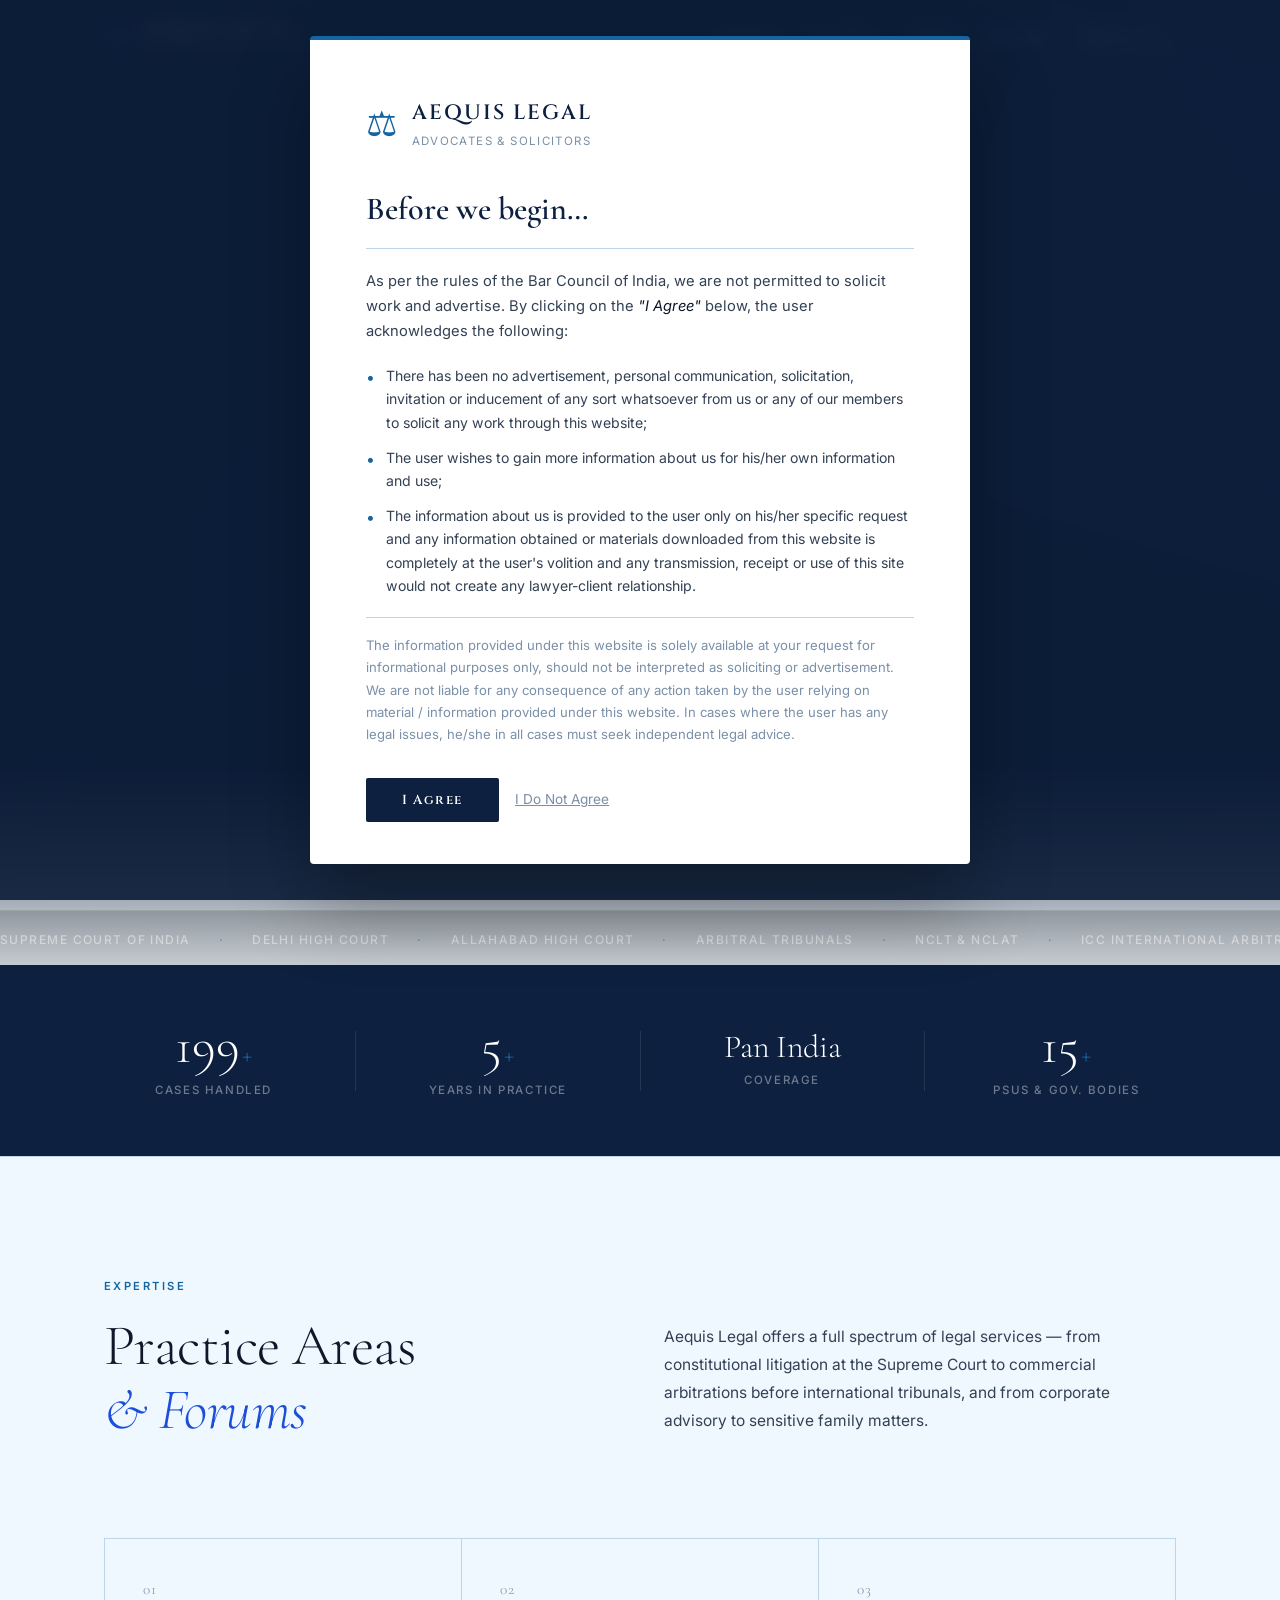
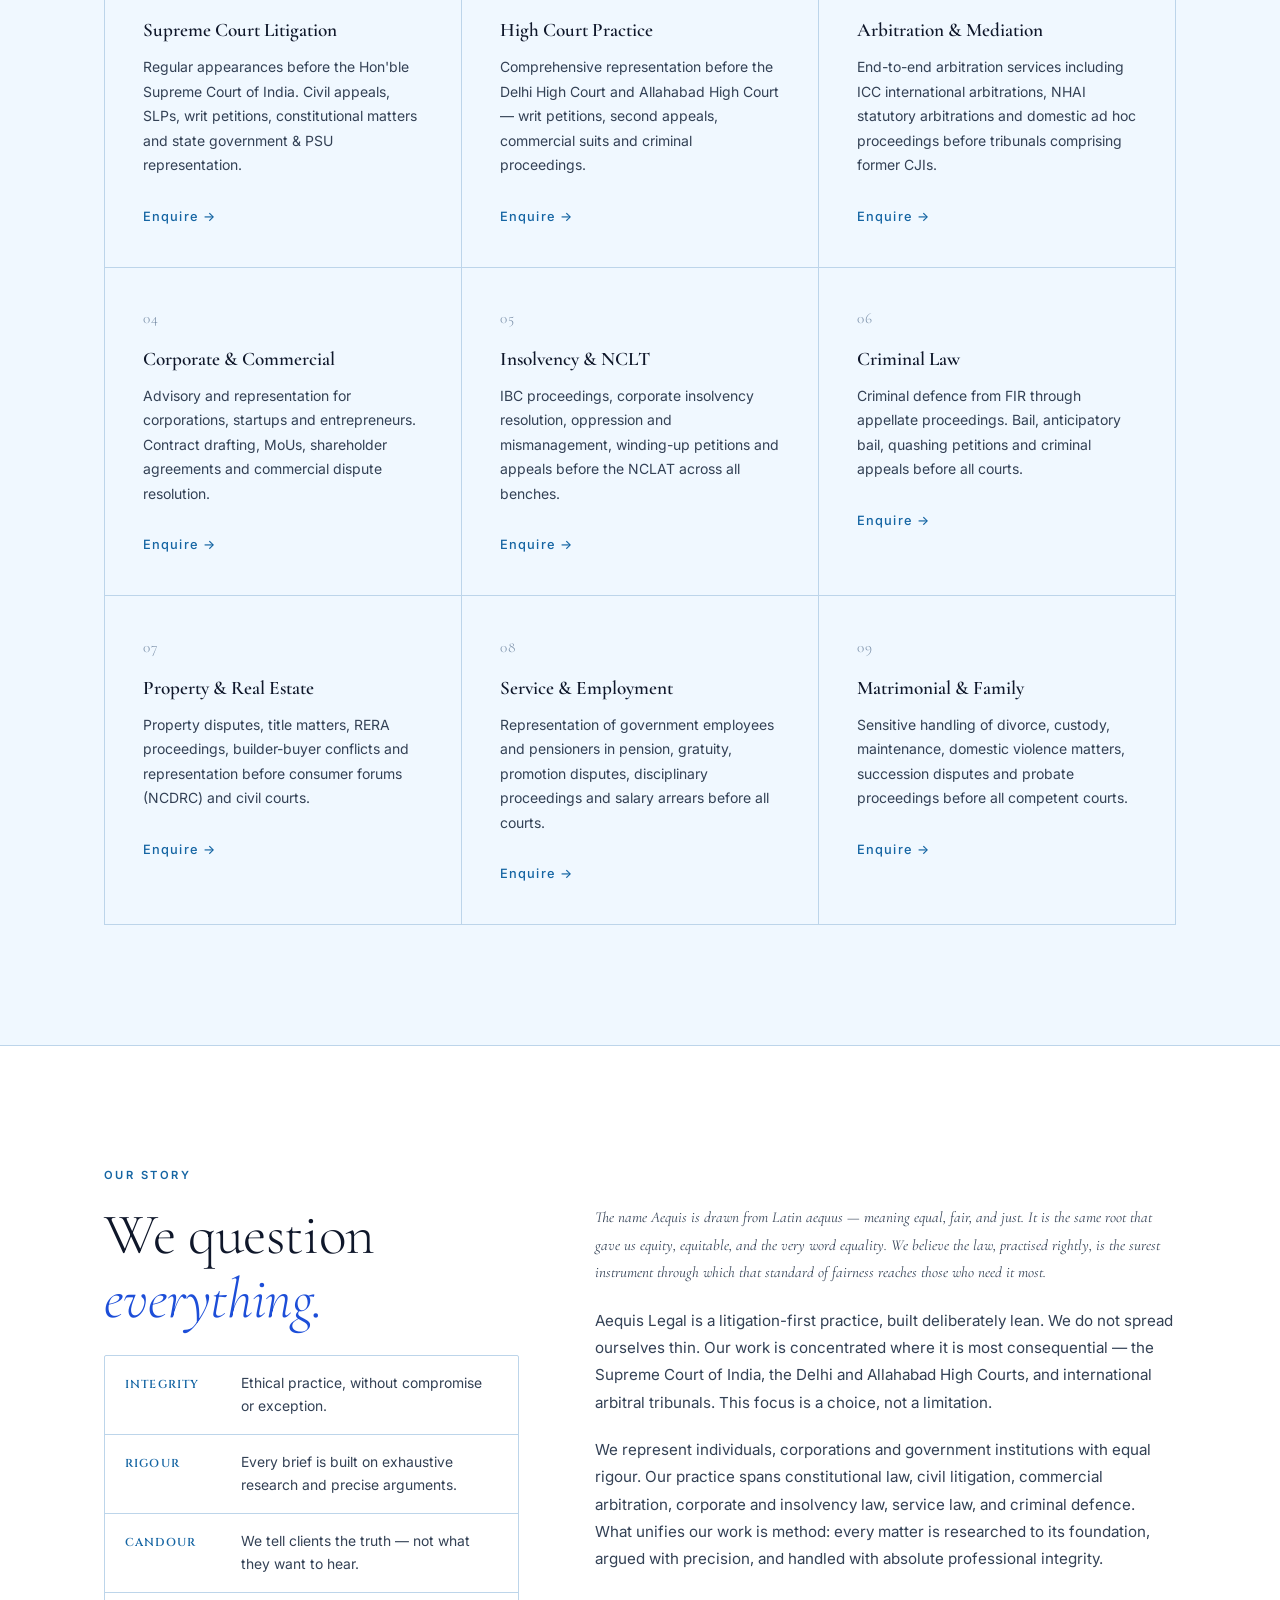
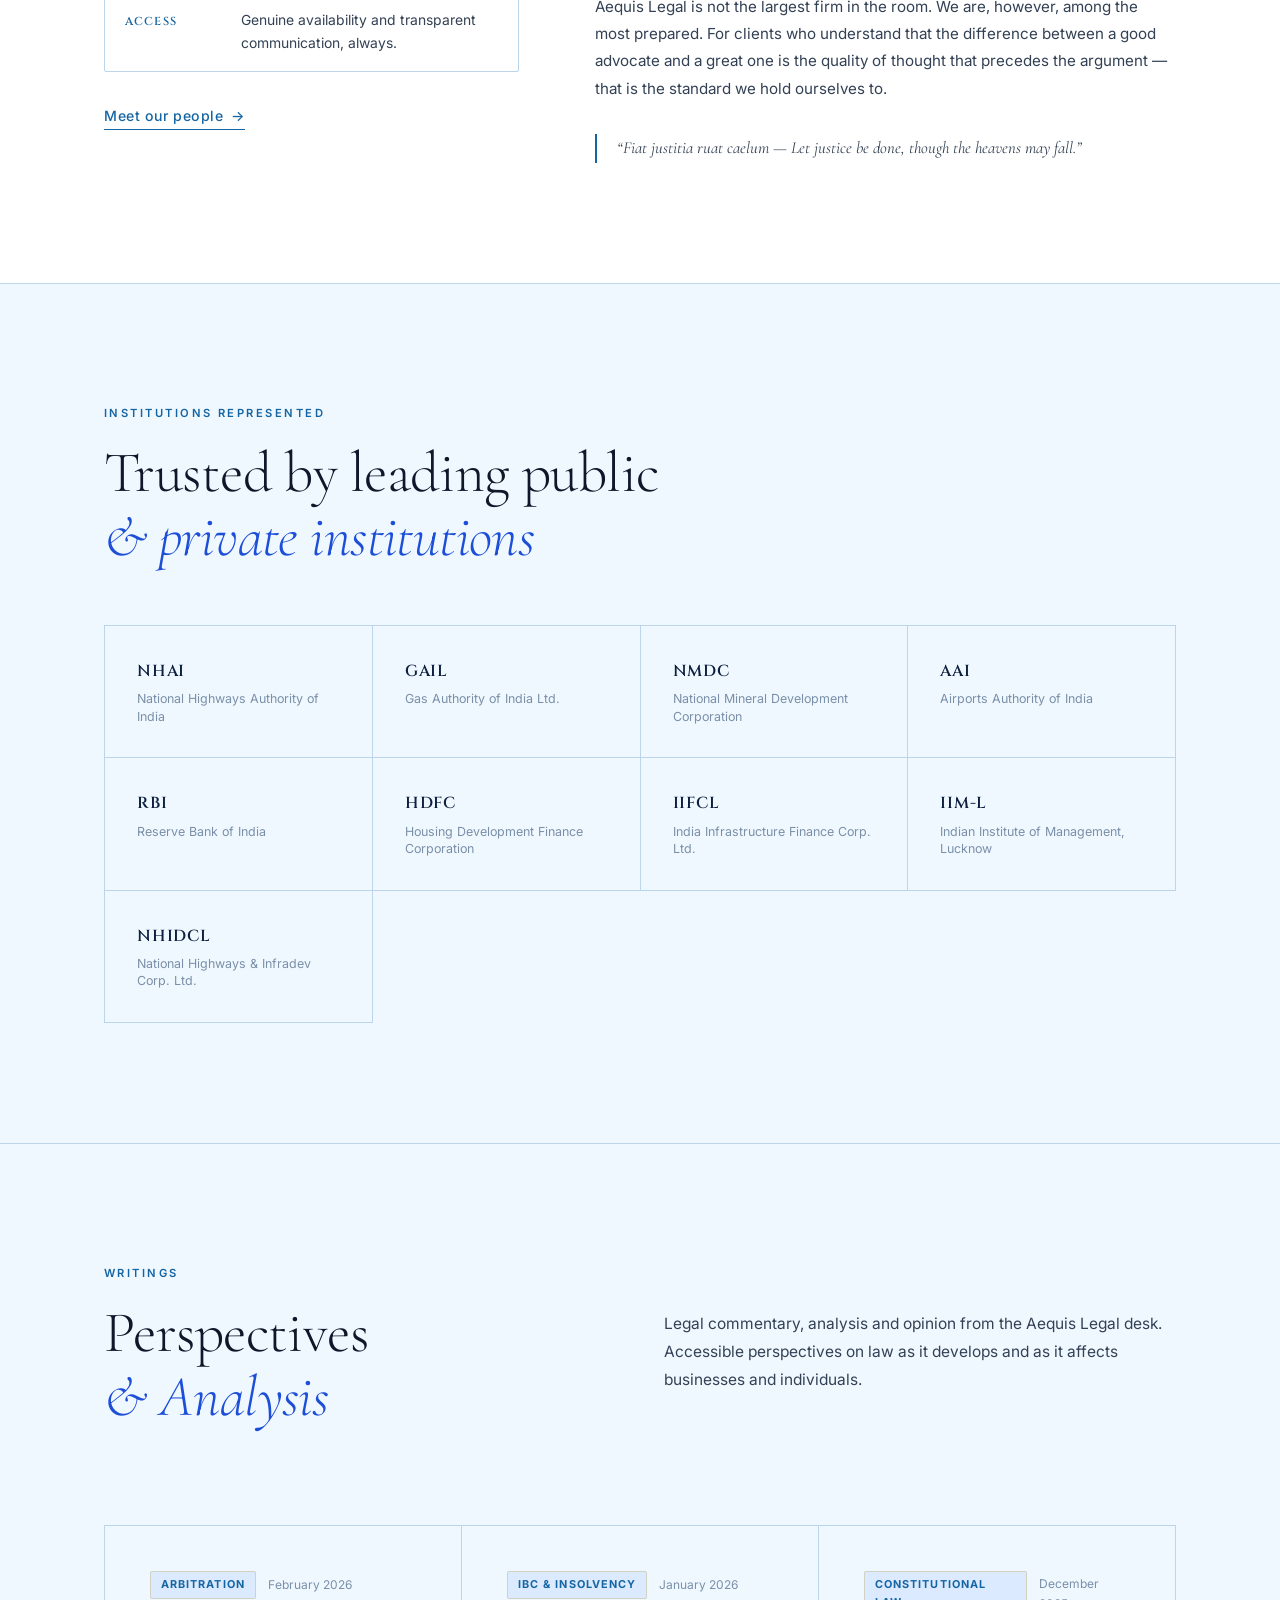
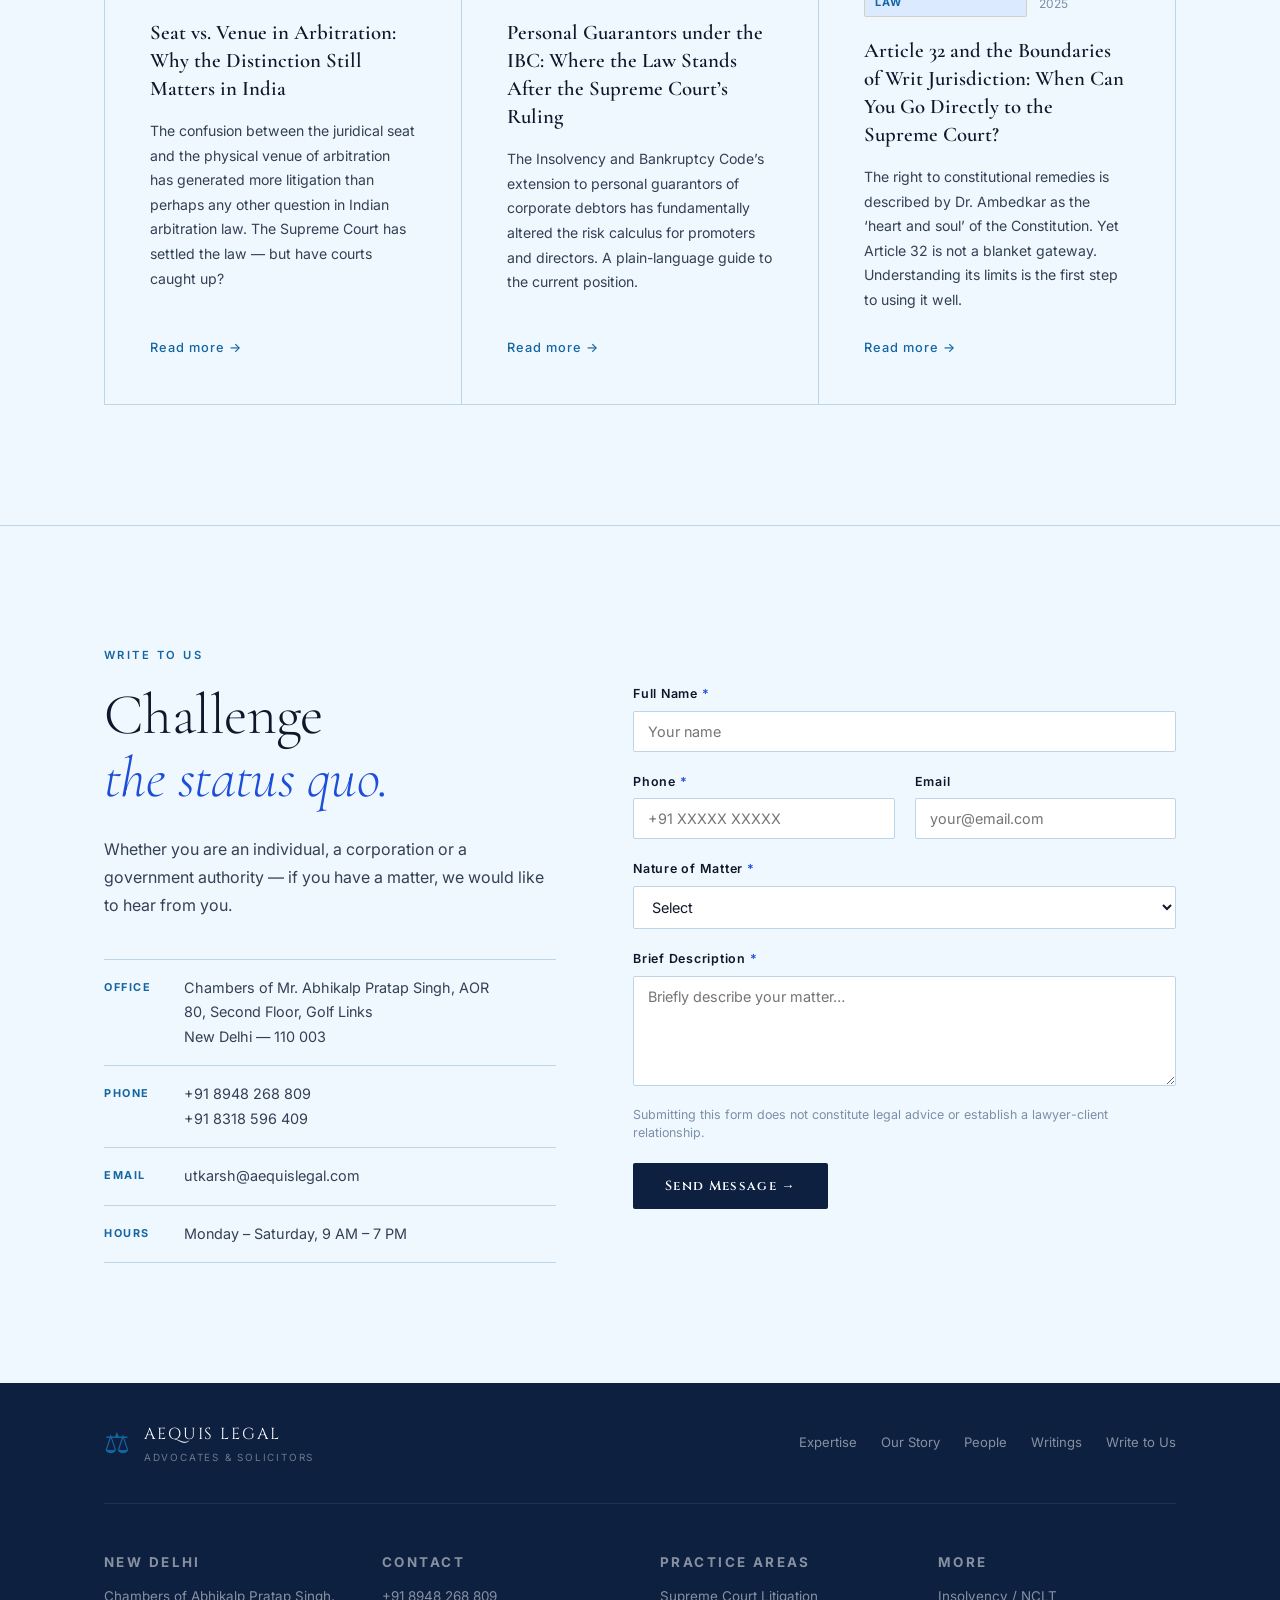
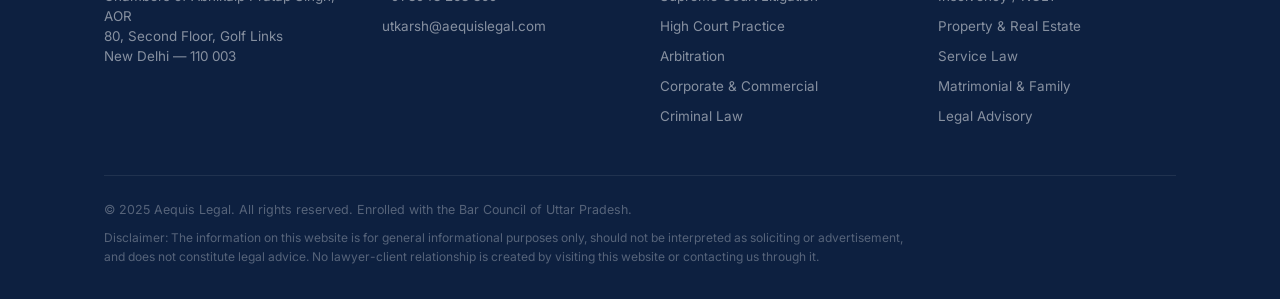
==== commit ea5b691d: "Add Web3Forms integration: real form submission + auto-acknowledgement email to enquirer" ====
--- a/index.html
+++ b/index.html
@@ -4,18 +4,18 @@
   <meta charset="UTF-8" />
   <meta name="viewport" content="width=device-width, initial-scale=1.0" />
 
-  <title>Amagi Legal | Advocates & Solicitors | Supreme Court of India</title>
-  <meta name="description" content="Amagi Legal — Advocates practising before the Supreme Court of India, Delhi High Court and Allahabad High Court. Civil, criminal, corporate, arbitration and constitutional matters." />
-  <meta name="keywords" content="Supreme Court advocate, Delhi High Court lawyer, Allahabad High Court advocate, arbitration lawyer India, corporate counsel, NCLT advocate, IBC insolvency, Amagi Legal, Utkarsh Kumar advocate" />
+  <title>Aequis Legal | Advocates & Solicitors | Supreme Court of India</title>
+  <meta name="description" content="Aequis Legal — Advocates led by Utkarsh Kumar practising before the Supreme Court of India, Delhi High Court and Allahabad High Court. Civil, criminal, corporate, arbitration and constitutional matters." />
+  <meta name="keywords" content="Supreme Court advocate, Delhi High Court lawyer, Allahabad High Court advocate, arbitration lawyer India, corporate counsel, NCLT advocate, IBC insolvency, Aequis Legal, Utkarsh Kumar advocate" />
   <meta name="author" content="Utkarsh Kumar, Advocate" />
-  <link rel="canonical" href="https://amagallegal.in/" />
+  <link rel="canonical" href="https://www.aequislegal.com/" />
 
   <!-- Open Graph -->
   <meta property="og:type"        content="website" />
-  <meta property="og:url"         content="https://amagallegal.in/" />
-  <meta property="og:title"       content="Amagi Legal | Advocates & Solicitors" />
+  <meta property="og:url"         content="https://www.aequislegal.com/" />
+  <meta property="og:title"       content="Aequis Legal | Advocates & Solicitors" />
   <meta property="og:description" content="Practising before the Supreme Court of India, Delhi HC and Allahabad HC. Civil, criminal, corporate and arbitration matters." />
-  <meta property="og:image"       content="https://amagallegal.in/og-image.jpg" />
+  <meta property="og:image"       content="https://www.aequislegal.com/og-image.jpg" />
   <meta property="og:locale"      content="en_IN" />
 
   <!-- Structured Data -->
@@ -23,11 +23,11 @@
   {
     "@context": "https://schema.org",
     "@type": "LegalService",
-    "name": "Amagi Legal",
+    "name": "Aequis Legal",
     "description": "Full-service law firm led by Advocate Utkarsh Kumar practising before the Supreme Court of India, Delhi High Court and Allahabad High Court.",
-    "url": "https://amagallegal.in",
+    "url": "https://www.aequislegal.com",
     "telephone": "+918948268809",
-    "email": "utk.adv2103@gmail.com",
+    "email": "utkarsh@aequislegal.com",
     "address": {
       "@type": "PostalAddress",
       "streetAddress": "Building No. 80, Second Floor, Golf Links",
@@ -70,7 +70,7 @@
     <div class="bci-logo">
       <span class="bci-emblem">⚖</span>
       <div>
-        <span class="bci-firm-name">AMAGI LEGAL</span>
+        <span class="bci-firm-name">AEQUIS LEGAL</span>
         <span class="bci-firm-sub">Advocates &amp; Solicitors</span>
       </div>
     </div>
@@ -108,7 +108,7 @@
     <a href="#home" class="nav-brand">
       <span class="nav-emblem">⚖</span>
       <div class="nav-brand-text">
-        <span class="nav-firm">AMAGI LEGAL</span>
+        <span class="nav-firm">AEQUIS LEGAL</span>
         <span class="nav-sub">Advocates &amp; Solicitors</span>
       </div>
     </a>
@@ -136,35 +136,35 @@
   <div class="hero-canvas" aria-hidden="true">
     <svg class="hero-svg" viewBox="0 0 1200 700" preserveAspectRatio="xMidYMid slice" xmlns="http://www.w3.org/2000/svg">
       <!-- Deep navy ground -->
-      <rect width="1200" height="700" fill="#0b1a33"/>
+      <rect width="1200" height="700" fill="#071829"/>
       <!-- Shifting planes -->
-      <polygon points="0,700 420,180 680,420 900,0 1200,120 1200,700" fill="#0e2147" opacity="0.95"/>
-      <polygon points="0,700 600,300 1200,460 1200,700" fill="#0a1629" opacity="0.8"/>
-      <!-- Gold filament lines — scales of justice abstracted -->
-      <line x1="580" y1="80" x2="580" y2="580" stroke="#b8973e" stroke-width="1" opacity="0.55"/>
-      <line x1="580" y1="200" x2="340" y2="400" stroke="#b8973e" stroke-width="0.8" opacity="0.45"/>
-      <line x1="580" y1="200" x2="820" y2="400" stroke="#b8973e" stroke-width="0.8" opacity="0.45"/>
-      <circle cx="580" cy="200" r="5" fill="#b8973e" opacity="0.7"/>
-      <circle cx="340" cy="400" r="28" fill="none" stroke="#b8973e" stroke-width="0.8" opacity="0.35"/>
-      <circle cx="820" cy="400" r="28" fill="none" stroke="#b8973e" stroke-width="0.8" opacity="0.35"/>
+      <polygon points="0,700 420,180 680,420 900,0 1200,120 1200,700" fill="#0d2448" opacity="0.95"/>
+      <polygon points="0,700 600,300 1200,460 1200,700" fill="#071020" opacity="0.8"/>
+      <!-- Blue filament lines — scales of justice abstracted -->
+      <line x1="580" y1="80" x2="580" y2="580" stroke="#3b82f6" stroke-width="1" opacity="0.55"/>
+      <line x1="580" y1="200" x2="340" y2="400" stroke="#3b82f6" stroke-width="0.8" opacity="0.45"/>
+      <line x1="580" y1="200" x2="820" y2="400" stroke="#3b82f6" stroke-width="0.8" opacity="0.45"/>
+      <circle cx="580" cy="200" r="5" fill="#60a5fa" opacity="0.7"/>
+      <circle cx="340" cy="400" r="28" fill="none" stroke="#3b82f6" stroke-width="0.8" opacity="0.35"/>
+      <circle cx="820" cy="400" r="28" fill="none" stroke="#3b82f6" stroke-width="0.8" opacity="0.35"/>
       <!-- Concentric arcs — resolve &amp; clarity -->
-      <circle cx="580" cy="200" r="90"  fill="none" stroke="#b8973e" stroke-width="0.5" opacity="0.18"/>
-      <circle cx="580" cy="200" r="160" fill="none" stroke="#b8973e" stroke-width="0.5" opacity="0.12"/>
-      <circle cx="580" cy="200" r="240" fill="none" stroke="#b8973e" stroke-width="0.5" opacity="0.08"/>
+      <circle cx="580" cy="200" r="90"  fill="none" stroke="#60a5fa" stroke-width="0.5" opacity="0.18"/>
+      <circle cx="580" cy="200" r="160" fill="none" stroke="#60a5fa" stroke-width="0.5" opacity="0.12"/>
+      <circle cx="580" cy="200" r="240" fill="none" stroke="#60a5fa" stroke-width="0.5" opacity="0.08"/>
       <!-- Fine grid — the rule of law -->
       <line x1="0" y1="350" x2="1200" y2="350" stroke="#ffffff" stroke-width="0.3" opacity="0.06"/>
       <line x1="200" y1="0" x2="200" y2="700" stroke="#ffffff" stroke-width="0.3" opacity="0.04"/>
       <line x1="500" y1="0" x2="500" y2="700" stroke="#ffffff" stroke-width="0.3" opacity="0.04"/>
       <line x1="800" y1="0" x2="800" y2="700" stroke="#ffffff" stroke-width="0.3" opacity="0.04"/>
       <line x1="1100" y1="0" x2="1100" y2="700" stroke="#ffffff" stroke-width="0.3" opacity="0.04"/>
-      <!-- Crimson accent shard -->
-      <polygon points="950,0 1200,0 1200,280 1050,120" fill="#6b0f0f" opacity="0.22"/>
+      <!-- Blue accent shard — equity & balance -->
+      <polygon points="950,0 1200,0 1200,280 1050,120" fill="#1e3a8a" opacity="0.28"/>
       <!-- Gradient veil for text legibility -->
       <defs>
         <linearGradient id="veil" x1="0" x2="1" y1="0" y2="0">
-          <stop offset="0%"  stop-color="#060e1e" stop-opacity="0.92"/>
-          <stop offset="55%" stop-color="#060e1e" stop-opacity="0.55"/>
-          <stop offset="100%" stop-color="#060e1e" stop-opacity="0.1"/>
+          <stop offset="0%"  stop-color="#040d1a" stop-opacity="0.92"/>
+          <stop offset="55%" stop-color="#040d1a" stop-opacity="0.55"/>
+          <stop offset="100%" stop-color="#040d1a" stop-opacity="0.1"/>
         </linearGradient>
       </defs>
       <rect width="1200" height="700" fill="url(#veil)"/>
@@ -184,10 +184,11 @@
       <em>it matters most.</em>
     </h1>
     <p class="hero-body">
-      <em>Amagi</em> — drawn from the ancient Sumerian word for <em>freedom</em>, 
-      the first written record of liberty in human history. We named ourselves after 
-      that idea deliberately. Law, at its finest, is the instrument through which 
-      freedom is defined, defended and delivered. That is the only standard we work to.
+      <em>Aequis</em> — from the Latin <em>aequus</em>, meaning equal, fair, and just. 
+      The same ancient root that gave English the words equity, equitable, and equality itself. 
+      We named ourselves after that principle deliberately. Law, at its finest, is the 
+      instrument through which fairness is defined, defended and delivered. That is the 
+      only standard we work to.
     </p>
     <p class="hero-body hero-body--sub">
       A lean, research-driven practice before India's apex court, high courts and 
@@ -263,7 +264,7 @@
     <div class="sec-top-row">
       <h2 class="sec-title">Practice Areas<br/><em>&amp; Forums</em></h2>
       <p class="sec-intro">
-        Amagi Legal offers a full spectrum of legal services — from constitutional 
+        Aequis Legal offers a full spectrum of legal services — from constitutional 
         litigation at the Supreme Court to commercial arbitrations before international 
         tribunals, and from corporate advisory to sensitive family matters.
       </p>
@@ -359,12 +360,13 @@
       </div>
       <div class="about-right">
         <p class="about-lede">
-          The name <em>Amagi</em> is not accidental. It is the oldest written word for 
-          freedom — inscribed in Sumerian clay over four thousand years ago. We believe 
-          the law, practised rightly, is the surest instrument for preserving that freedom.
+          The name <em>Aequis</em> is drawn from Latin <em>aequus</em> — meaning equal, fair, and just.
+          It is the same root that gave us equity, equitable, and the very word equality.
+          We believe the law, practised rightly, is the surest instrument through which
+          that standard of fairness reaches those who need it most.
         </p>
         <p>
-          Amagi Legal is a litigation-first practice, built deliberately lean. We do not 
+          Aequis Legal is a litigation-first practice, built deliberately lean. We do not 
           spread ourselves thin. Our work is concentrated where it is most consequential — 
           the Supreme Court of India, the Delhi and Allahabad High Courts, and international 
           arbitral tribunals. This focus is a choice, not a limitation.
@@ -377,7 +379,7 @@
           argued with precision, and handled with absolute professional integrity.
         </p>
         <p>
-          Amagi Legal is not the largest firm in the room. We are, however, among the 
+          Aequis Legal is not the largest firm in the room. We are, however, among the 
           most prepared. For clients who understand that the difference between a good 
           advocate and a great one is the quality of thought that precedes the argument — 
           that is the standard we hold ourselves to.
@@ -423,7 +425,7 @@
     <div class="sec-top-row">
       <h2 class="sec-title">Perspectives<br/><em>&amp; Analysis</em></h2>
       <p class="sec-intro">
-        Legal commentary, analysis and opinion from the Amagi Legal desk. 
+        Legal commentary, analysis and opinion from the Aequis Legal desk. 
         Accessible perspectives on law as it develops and as it affects 
         businesses and individuals.
       </p>
@@ -493,7 +495,7 @@
           </div>
           <div class="cd-row">
             <span class="cd-lbl">Email</span>
-            <span class="cd-val"><a href="mailto:utk.adv2103@gmail.com">utk.adv2103@gmail.com</a></span>
+            <span class="cd-val"><a href="mailto:utkarsh@aequislegal.com">utkarsh@aequislegal.com</a></span>
           </div>
           <div class="cd-row">
             <span class="cd-lbl">Hours</span>
@@ -504,6 +506,12 @@
 
       <div class="contact-right">
         <form class="cf" id="contactForm">
+          <!-- Web3Forms: get your free access key at https://web3forms.com -->
+          <input type="hidden" name="access_key" value="YOUR_WEB3FORMS_ACCESS_KEY" />
+          <input type="hidden" name="subject" value="New Legal Enquiry – Aequis Legal" />
+          <input type="hidden" name="from_name" value="Aequis Legal" />
+          <!-- honeypot anti-spam -->
+          <input type="checkbox" name="botcheck" style="display:none" tabindex="-1" autocomplete="off" />
           <div class="cf-field">
             <label for="cf-name">Full Name <span class="req">*</span></label>
             <input type="text" id="cf-name" name="name" placeholder="Your name" required />
@@ -544,7 +552,10 @@
           </p>
           <button type="submit" class="cf-submit" id="cfSubmit">Send Message →</button>
           <p class="cf-success" id="cfSuccess" style="display:none">
-            Thank you. We will respond within 24 hours.
+            Thank you. Your enquiry has been received. We will respond within 24 hours. A confirmation has been sent to your email.
+          </p>
+          <p class="cf-error" id="cfError" style="display:none">
+            Sorry, there was a problem sending your message. Please email us directly at <a href="mailto:utkarsh@aequislegal.com">utkarsh@aequislegal.com</a>.
           </p>
         </form>
       </div>
@@ -563,7 +574,7 @@
       <div class="ft-brand">
         <span class="ft-emblem">⚖</span>
         <div>
-          <span class="ft-firm">AMAGI LEGAL</span>
+          <span class="ft-firm">AEQUIS LEGAL</span>
           <span class="ft-sub">Advocates &amp; Solicitors</span>
         </div>
       </div>
@@ -584,7 +595,7 @@
       <div class="ft-col">
         <span class="ft-head">Contact</span>
         <a href="tel:+918948268809">+91 8948 268 809</a>
-        <a href="mailto:utk.adv2103@gmail.com">utk.adv2103@gmail.com</a>
+        <a href="mailto:utkarsh@aequislegal.com">utkarsh@aequislegal.com</a>
       </div>
       <div class="ft-col">
         <span class="ft-head">Practice Areas</span>
@@ -605,7 +616,7 @@
     </div>
 
     <div class="ft-bottom">
-      <p>© 2025 Amagi Legal. All rights reserved. Enrolled with the Bar Council of Uttar Pradesh.</p>
+      <p>© 2025 Aequis Legal. All rights reserved. Enrolled with the Bar Council of Uttar Pradesh.</p>
       <p class="ft-disclaimer">
         Disclaimer: The information on this website is for general informational purposes only, should not be interpreted as soliciting or advertisement, and does not constitute legal advice. No lawyer-client relationship is created by visiting this website or contacting us through it.
       </p>
@@ -615,8 +626,8 @@
 </footer>
 
 <!-- Floating email pill -->
-<a href="mailto:utk.adv2103@gmail.com" class="float-pill" id="floatPill">
-  Email Us &nbsp;→&nbsp; utk.adv2103@gmail.com
+<a href="mailto:utkarsh@aequislegal.com" class="float-pill" id="floatPill">
+  Email Us &nbsp;→&nbsp; utkarsh@aequislegal.com
 </a>
 
 <script src="script.js"></script>
--- a/styles.css
+++ b/styles.css
@@ -1,21 +1,21 @@
 /* ============================================================
-   AMAGI LEGAL — STYLESHEET
-   Ikigai-inspired: editorial, minimal, typography-led
+   AEQUIS LEGAL — STYLESHEET
+   Professional light-blue brand theme, typography-led
    ============================================================ */
 
 /* ── Variables ───────────────────────────────────── */
 :root {
-  --ink:       #1a1a1a;
-  --ink-mid:   #4a4a4a;
-  --ink-light: #888888;
-  --paper:     #fdfcf9;
+  --ink:       #0f172a;
+  --ink-mid:   #334155;
+  --ink-light: #7a8fa8;
+  --paper:     #f0f8ff;
   --white:     #ffffff;
-  --border:    #e5e2db;
-  --gold:      #b8973e;
-  --gold-pale: #f5edd6;
-  --navy:      #0e1f3b;
-  --navy-mid:  #1a3460;
-  --accent:    #8b1a1a;
+  --border:    #bdd5ea;
+  --gold:      #1565a3;
+  --gold-pale: #dbeafe;
+  --navy:      #0d2040;
+  --navy-mid:  #1a3a6e;
+  --accent:    #1d4ed8;
 
   --f-serif:  'Cormorant Garamond', Georgia, serif;
   --f-sans:   'Inter', system-ui, sans-serif;
@@ -705,6 +705,12 @@
   border: 1px solid #bbf7d0; background: #f0fdf4;
   padding: 14px 20px; border-radius: 2px;
 }
+.cf-error {
+  font-size: 0.88rem; color: #991b1b;
+  border: 1px solid #fecaca; background: #fef2f2;
+  padding: 14px 20px; border-radius: 2px;
+}
+.cf-error a { color: #991b1b; }
 
 /* ============================================================
    FOOTER
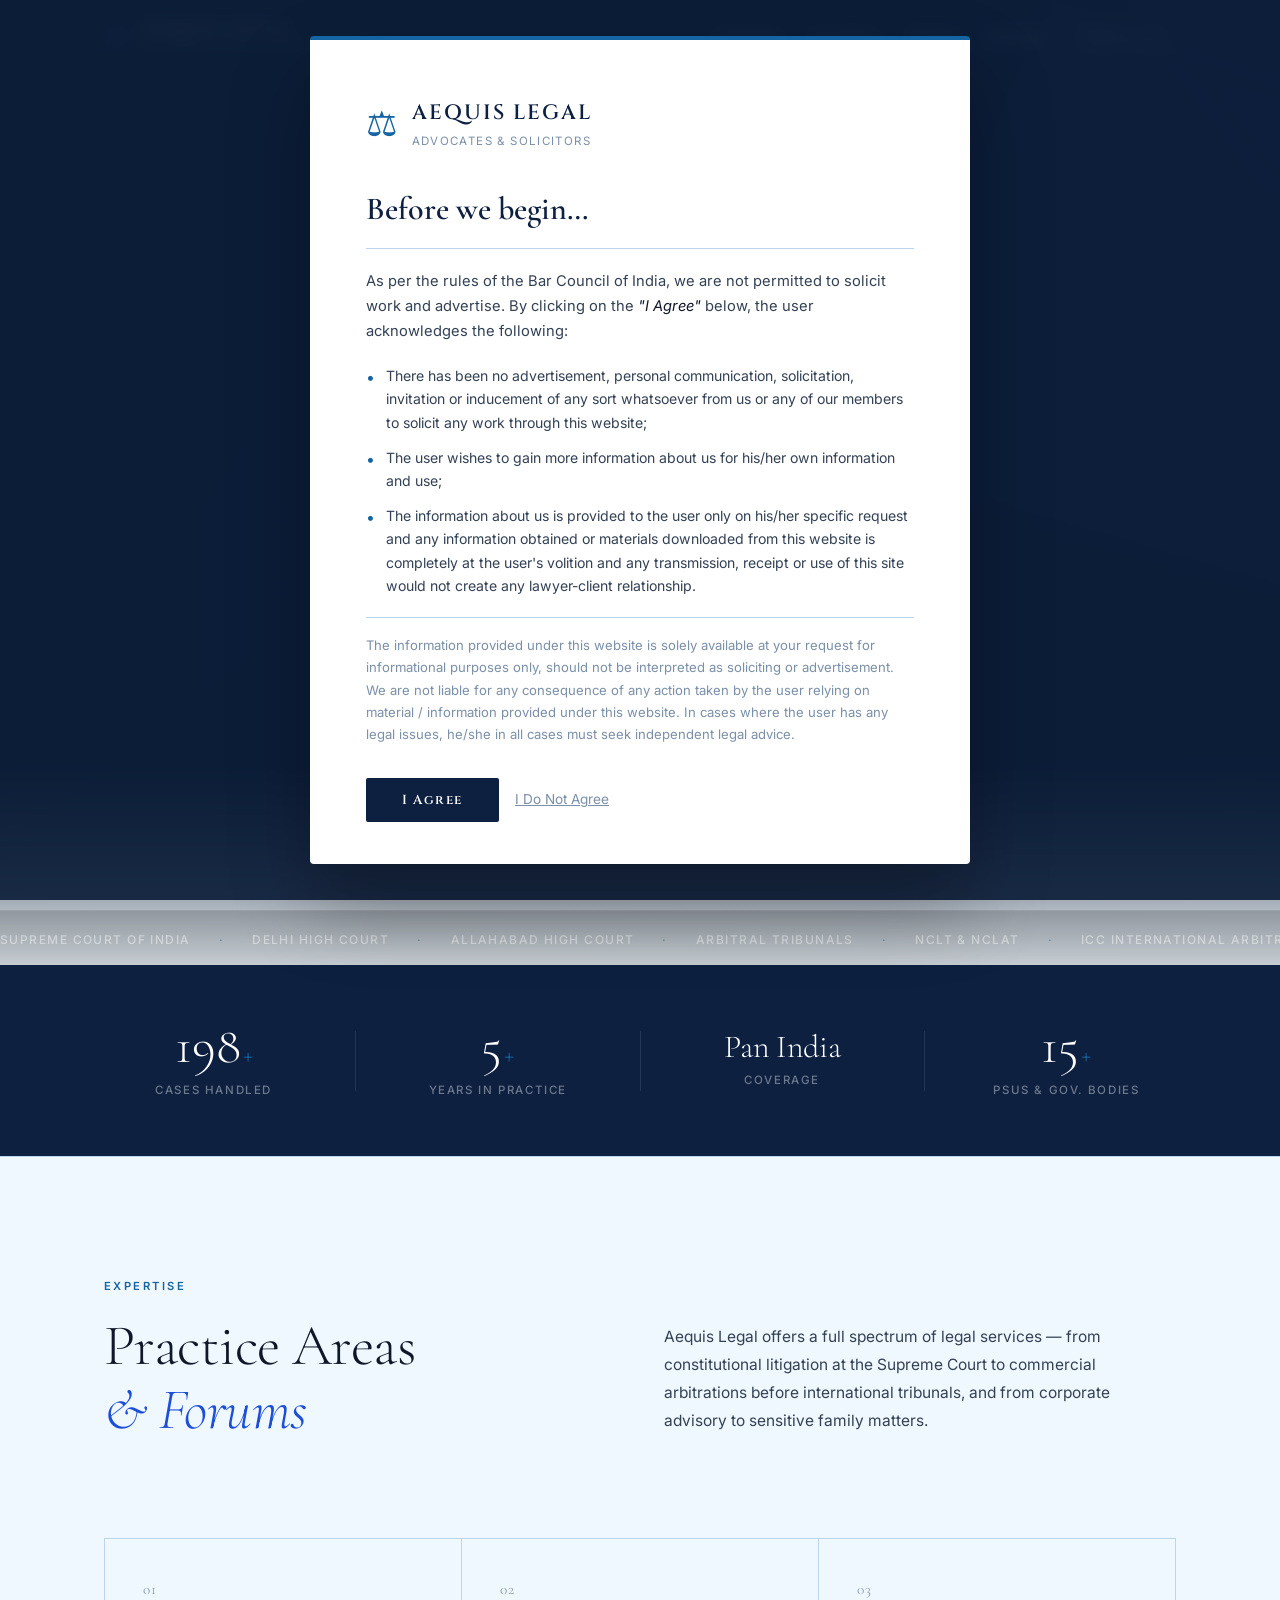
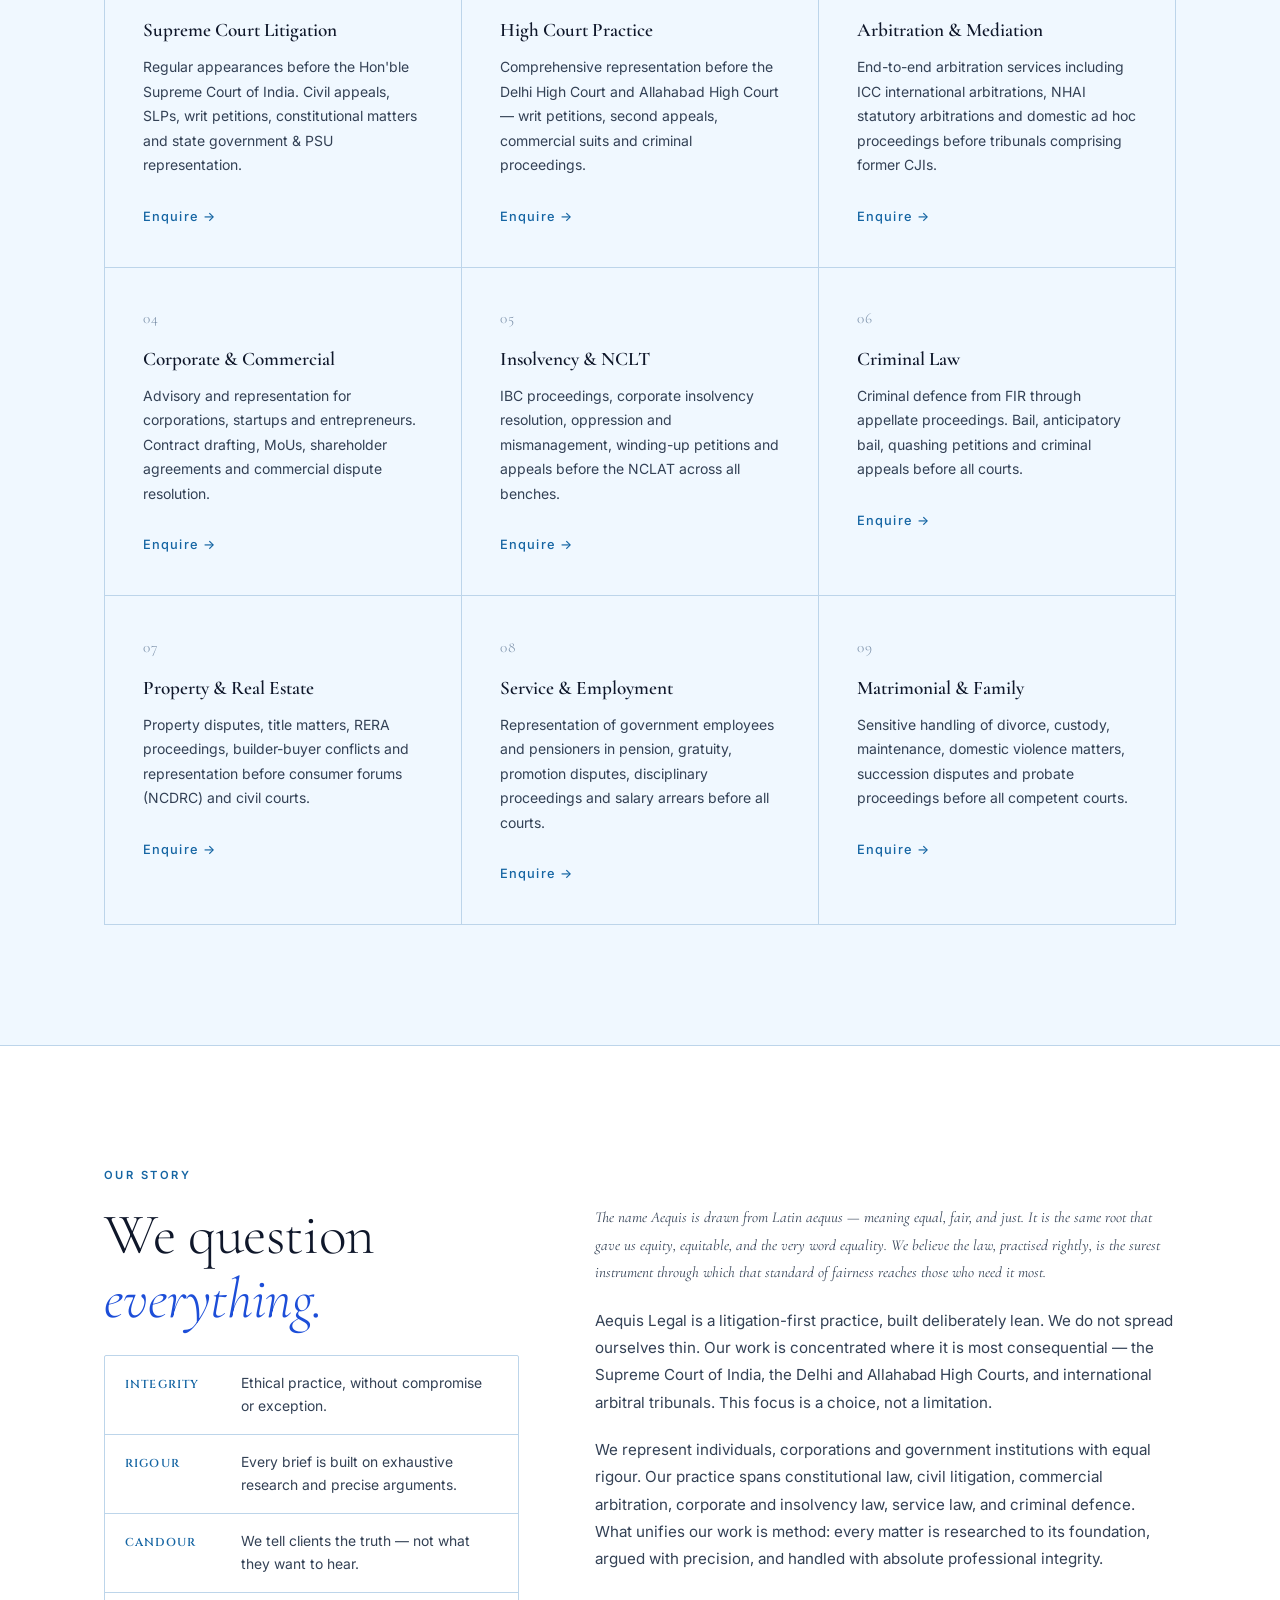
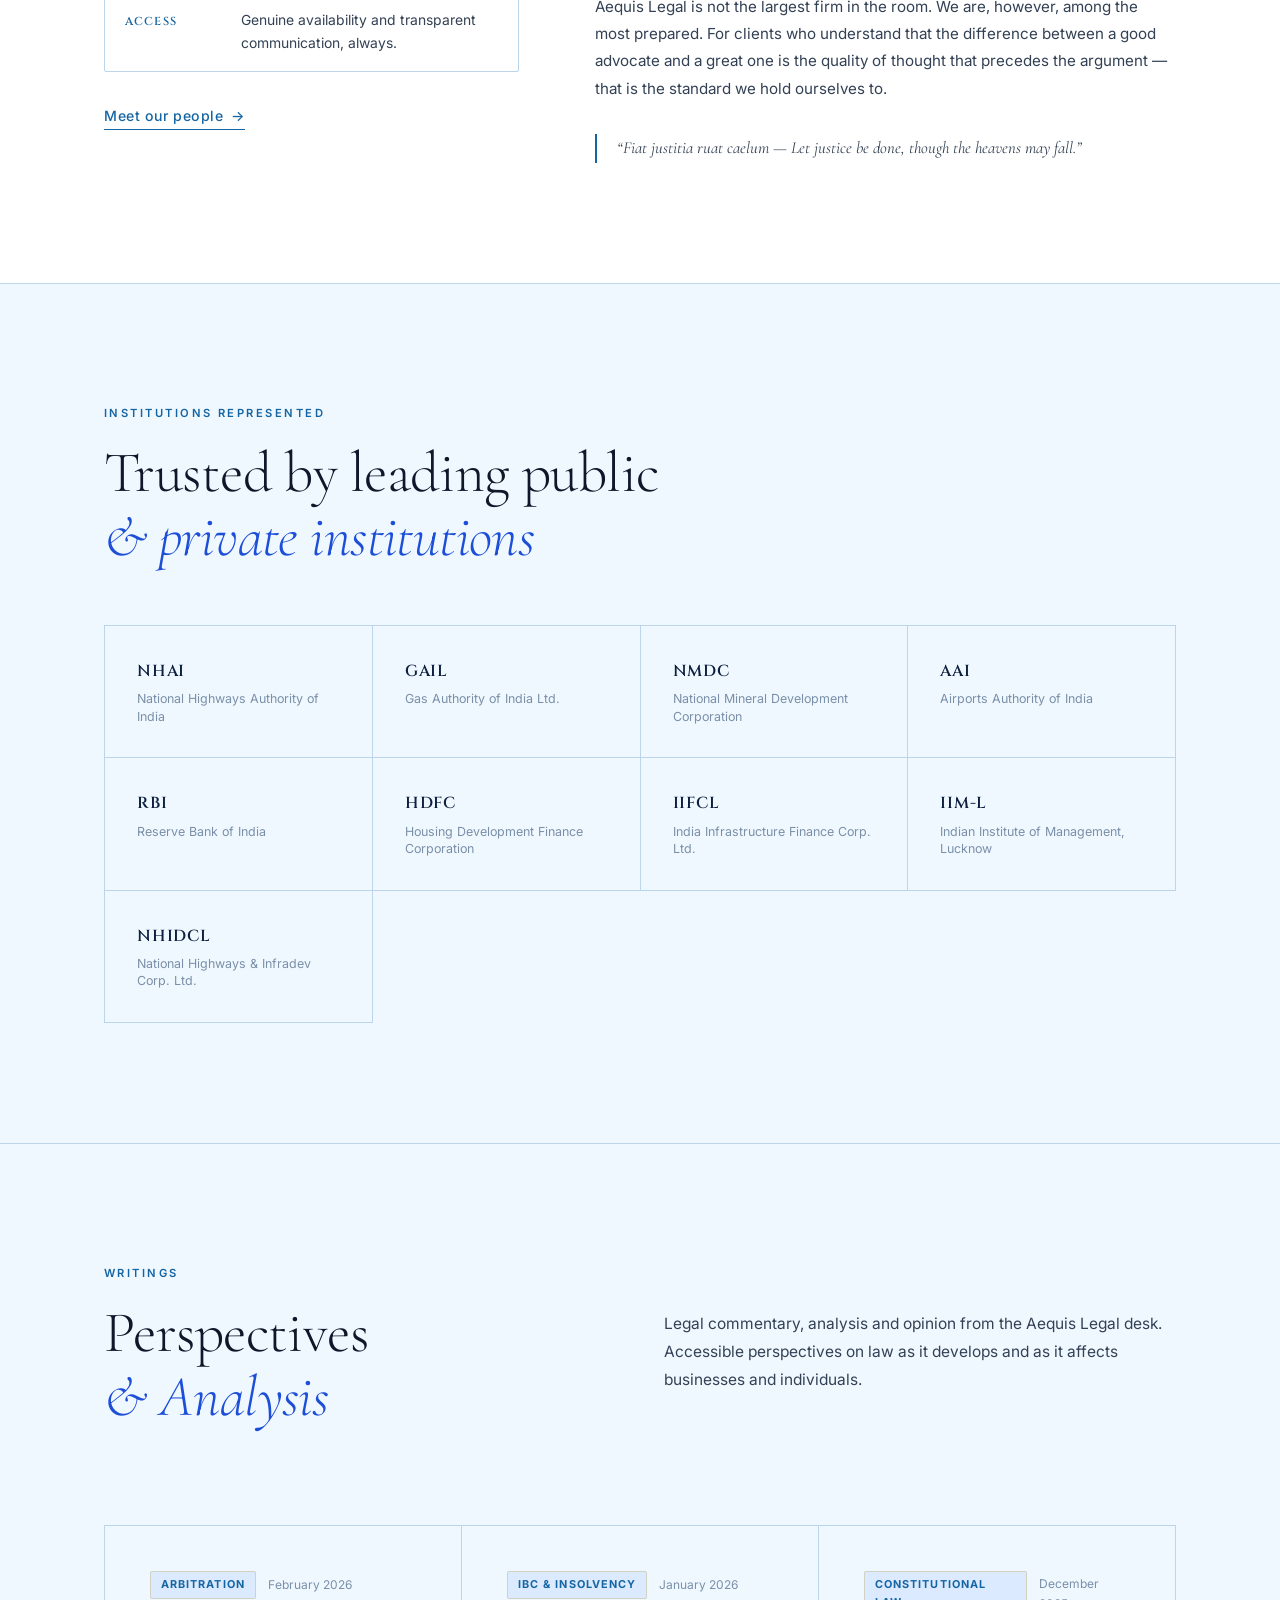
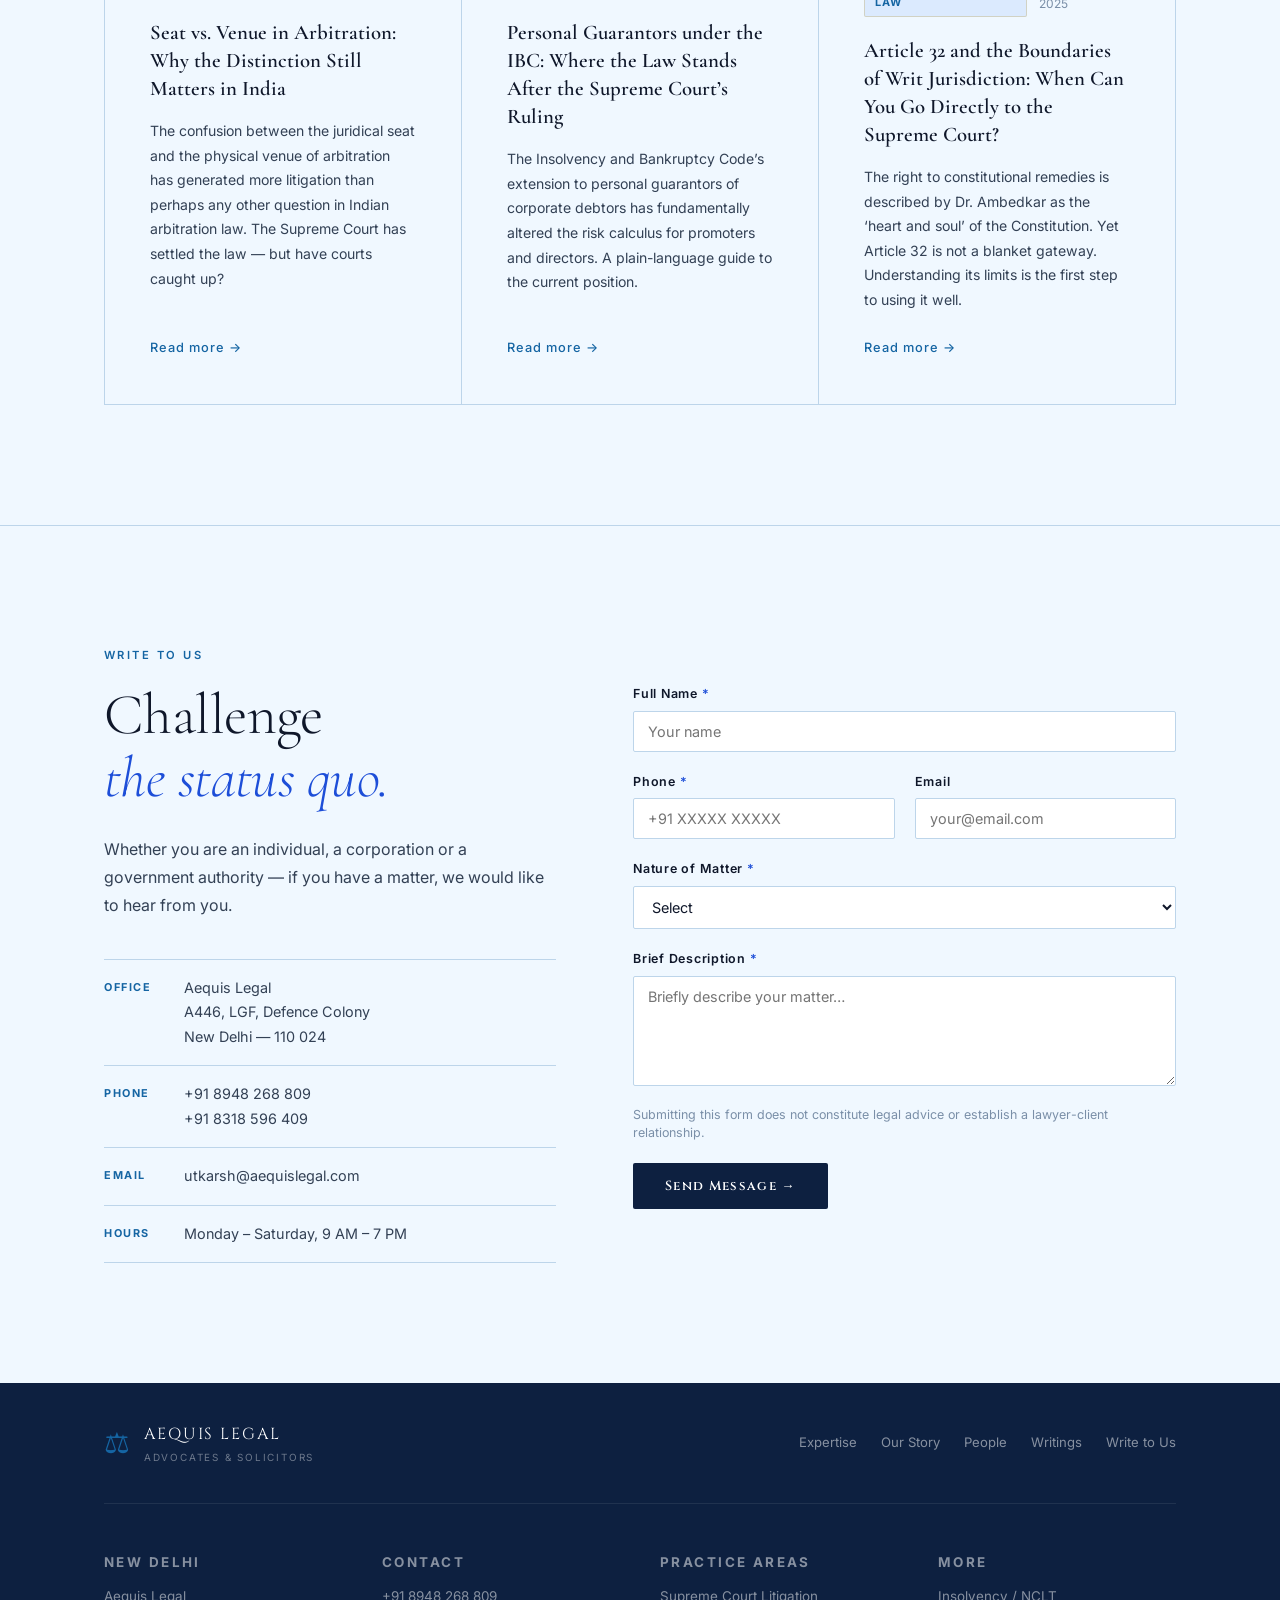
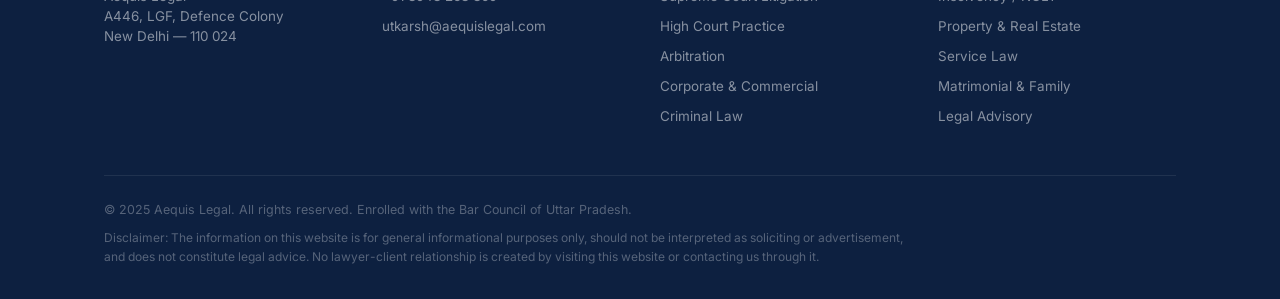
==== commit 29757539: "Update office address to A446 LGF, Defence Colony, New Delhi 110024" ====
--- a/index.html
+++ b/index.html
@@ -30,10 +30,10 @@
     "email": "utkarsh@aequislegal.com",
     "address": {
       "@type": "PostalAddress",
-      "streetAddress": "Building No. 80, Second Floor, Golf Links",
+      "streetAddress": "A446, Lower Ground Floor, Defence Colony",
       "addressLocality": "New Delhi",
       "addressRegion": "Delhi",
-      "postalCode": "110003",
+      "postalCode": "110024",
       "addressCountry": "IN"
     },
     "founder": {
@@ -484,7 +484,7 @@
         <div class="contact-details">
           <div class="cd-row">
             <span class="cd-lbl">Office</span>
-            <span class="cd-val">Chambers of Mr. Abhikalp Pratap Singh, AOR<br/>80, Second Floor, Golf Links<br/>New Delhi — 110 003</span>
+            <span class="cd-val">Aequis Legal<br/>A446, LGF, Defence Colony<br/>New Delhi — 110 024</span>
           </div>
           <div class="cd-row">
             <span class="cd-lbl">Phone</span>
@@ -590,7 +590,7 @@
     <div class="ft-mid">
       <div class="ft-col">
         <span class="ft-head">New Delhi</span>
-        <span>Chambers of Abhikalp Pratap Singh, AOR<br/>80, Second Floor, Golf Links<br/>New Delhi — 110 003</span>
+        <span>Aequis Legal<br/>A446, LGF, Defence Colony<br/>New Delhi — 110 024</span>
       </div>
       <div class="ft-col">
         <span class="ft-head">Contact</span>
